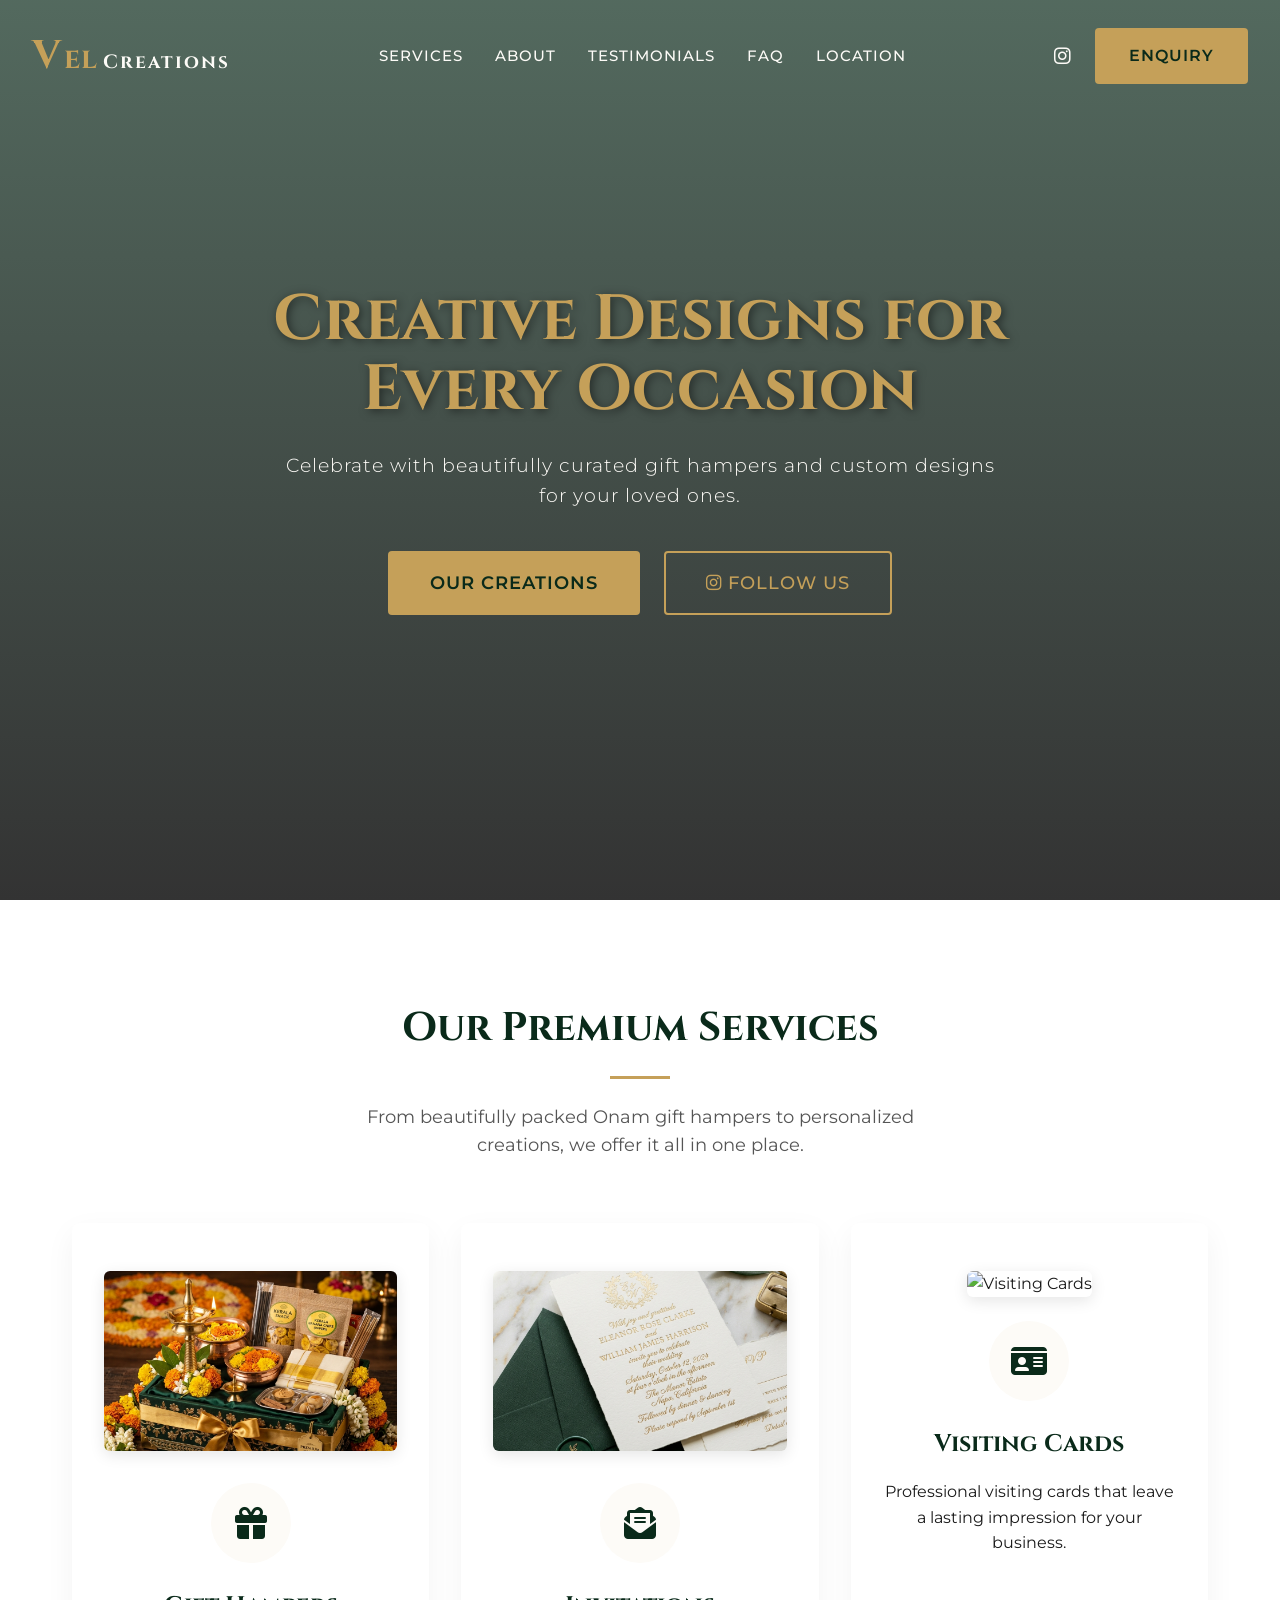
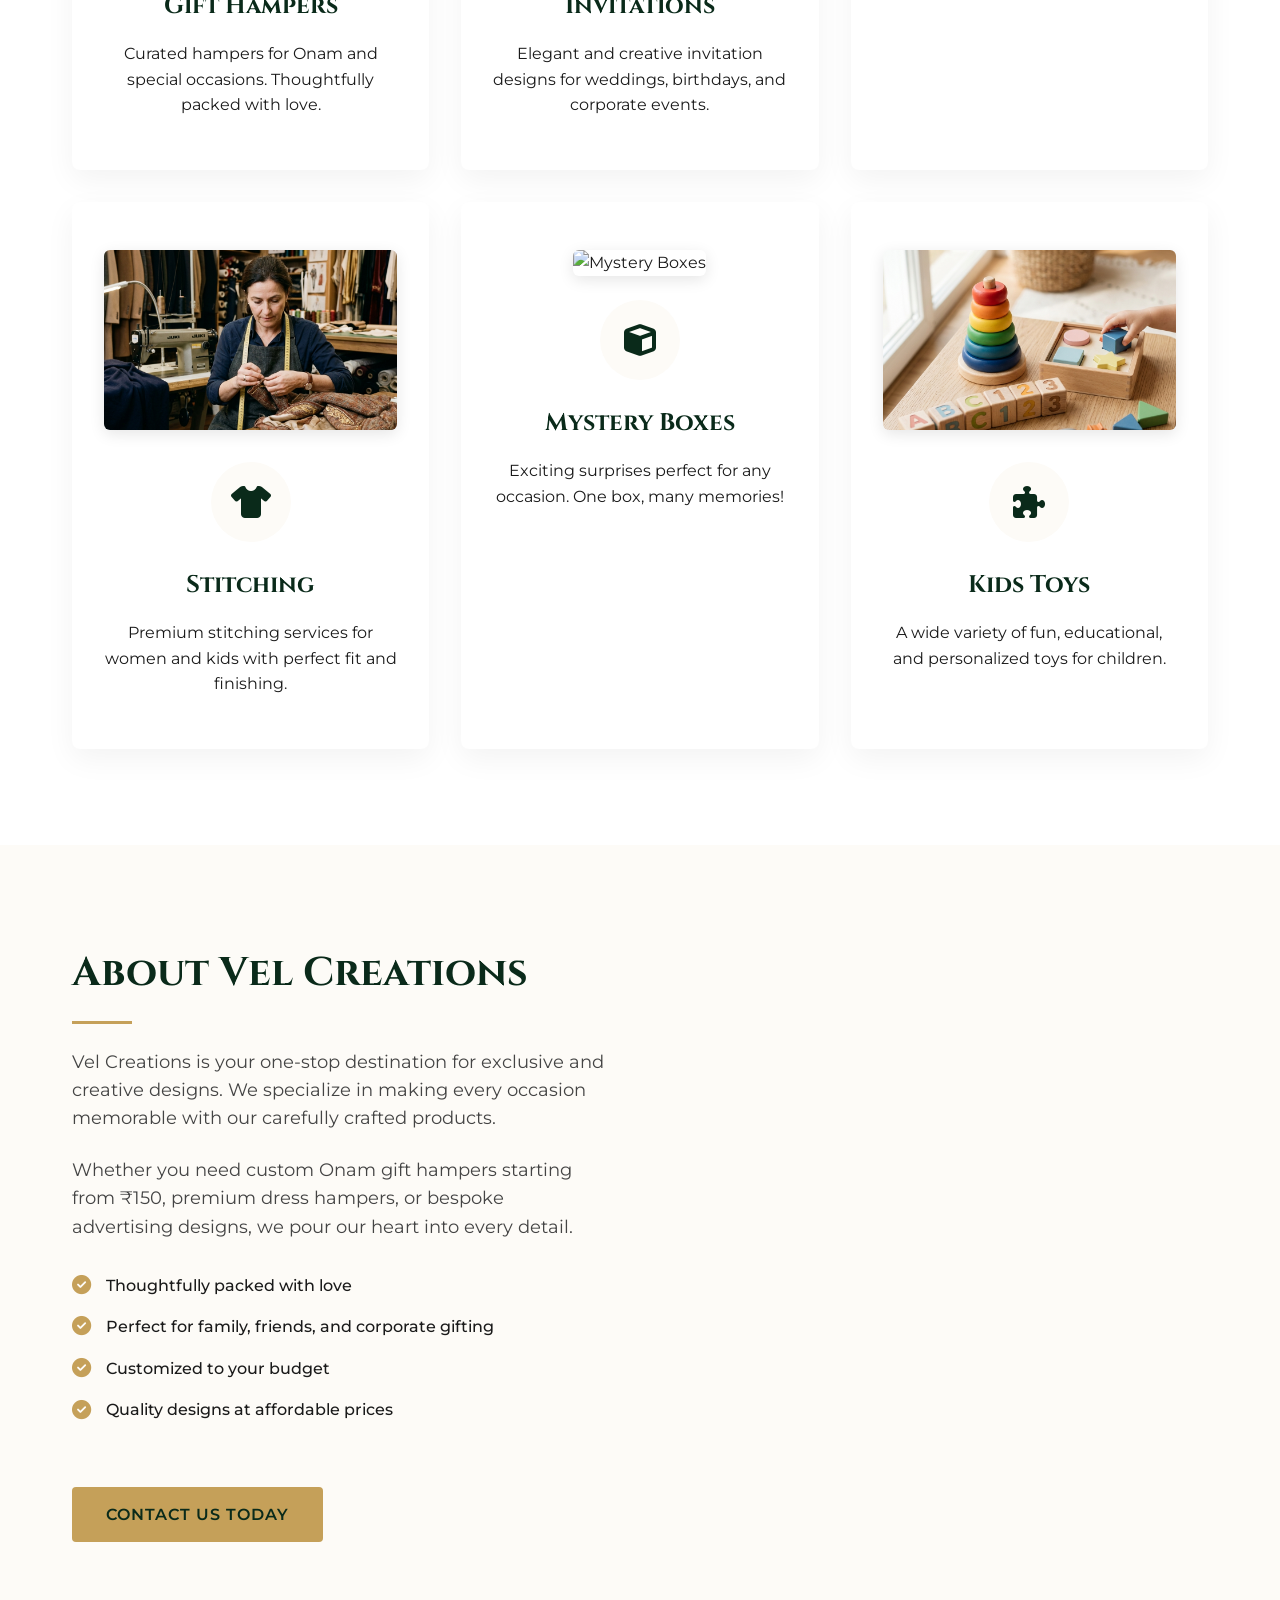
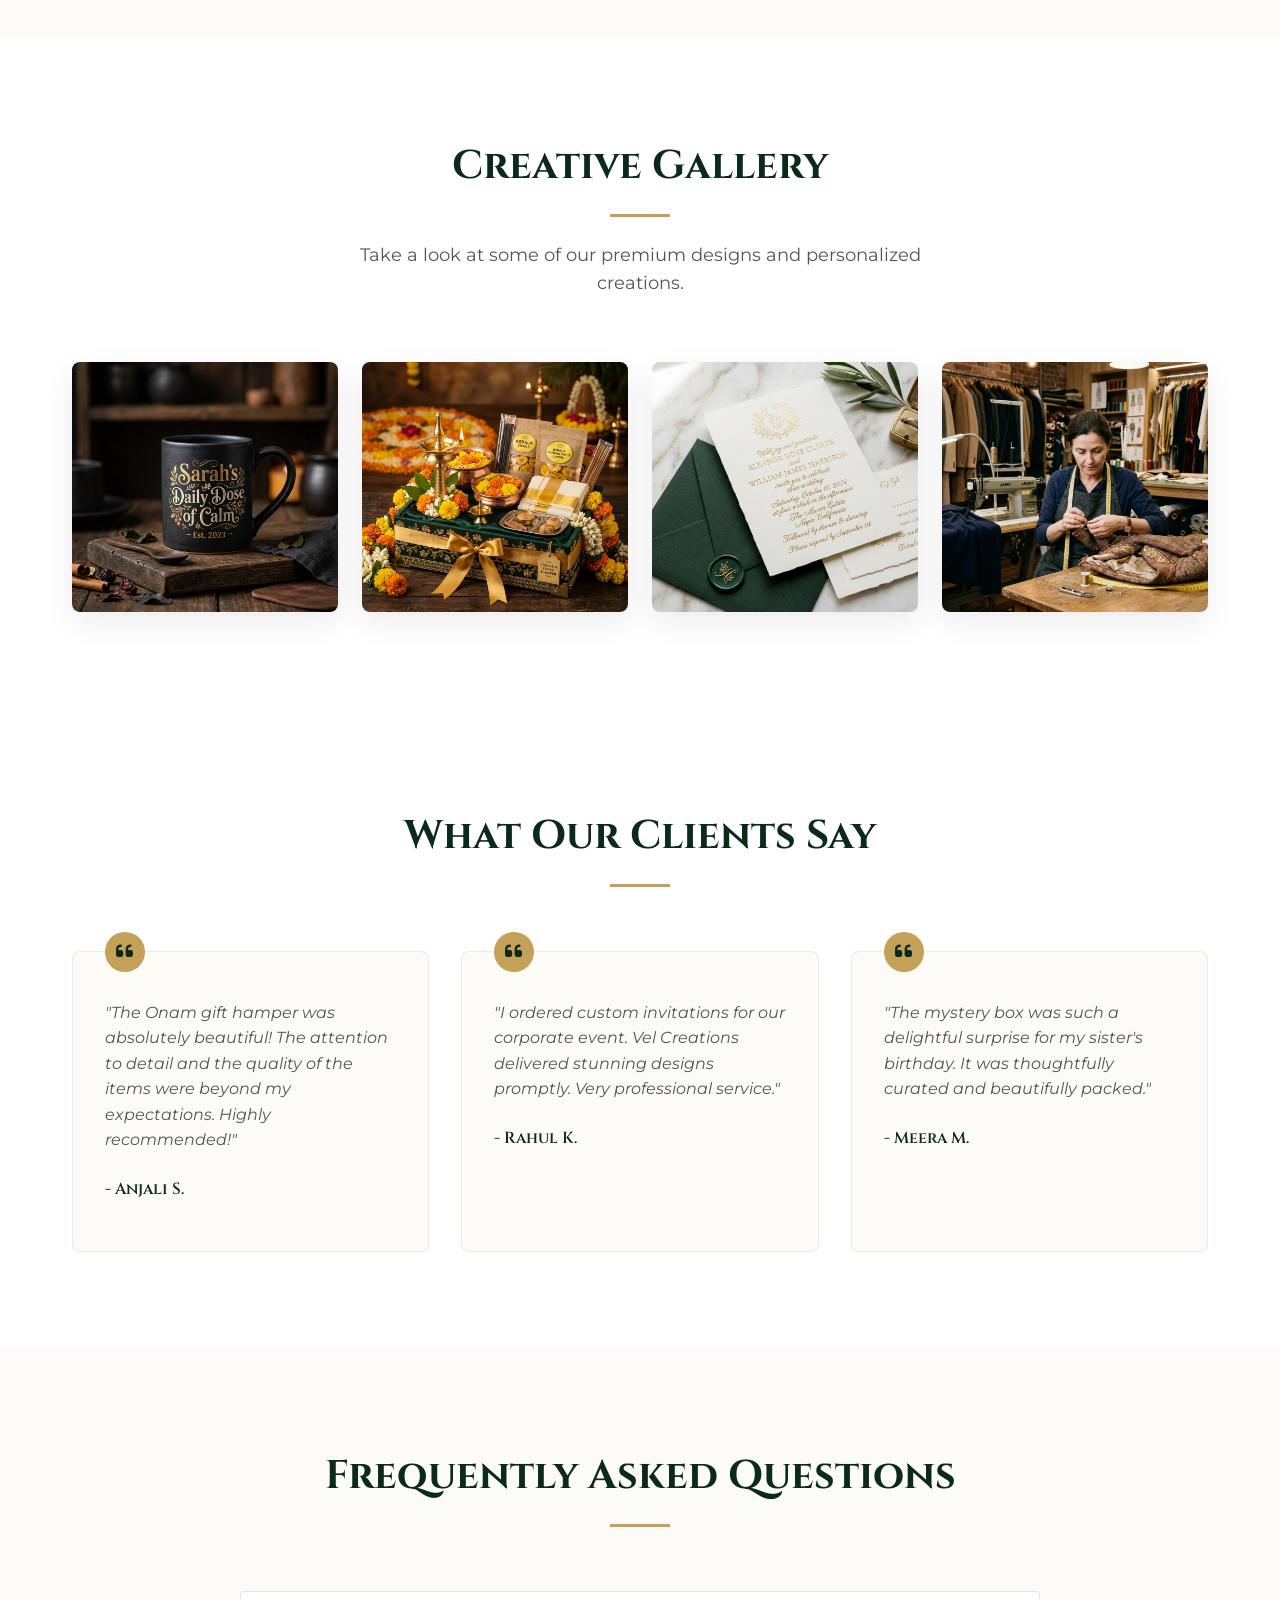
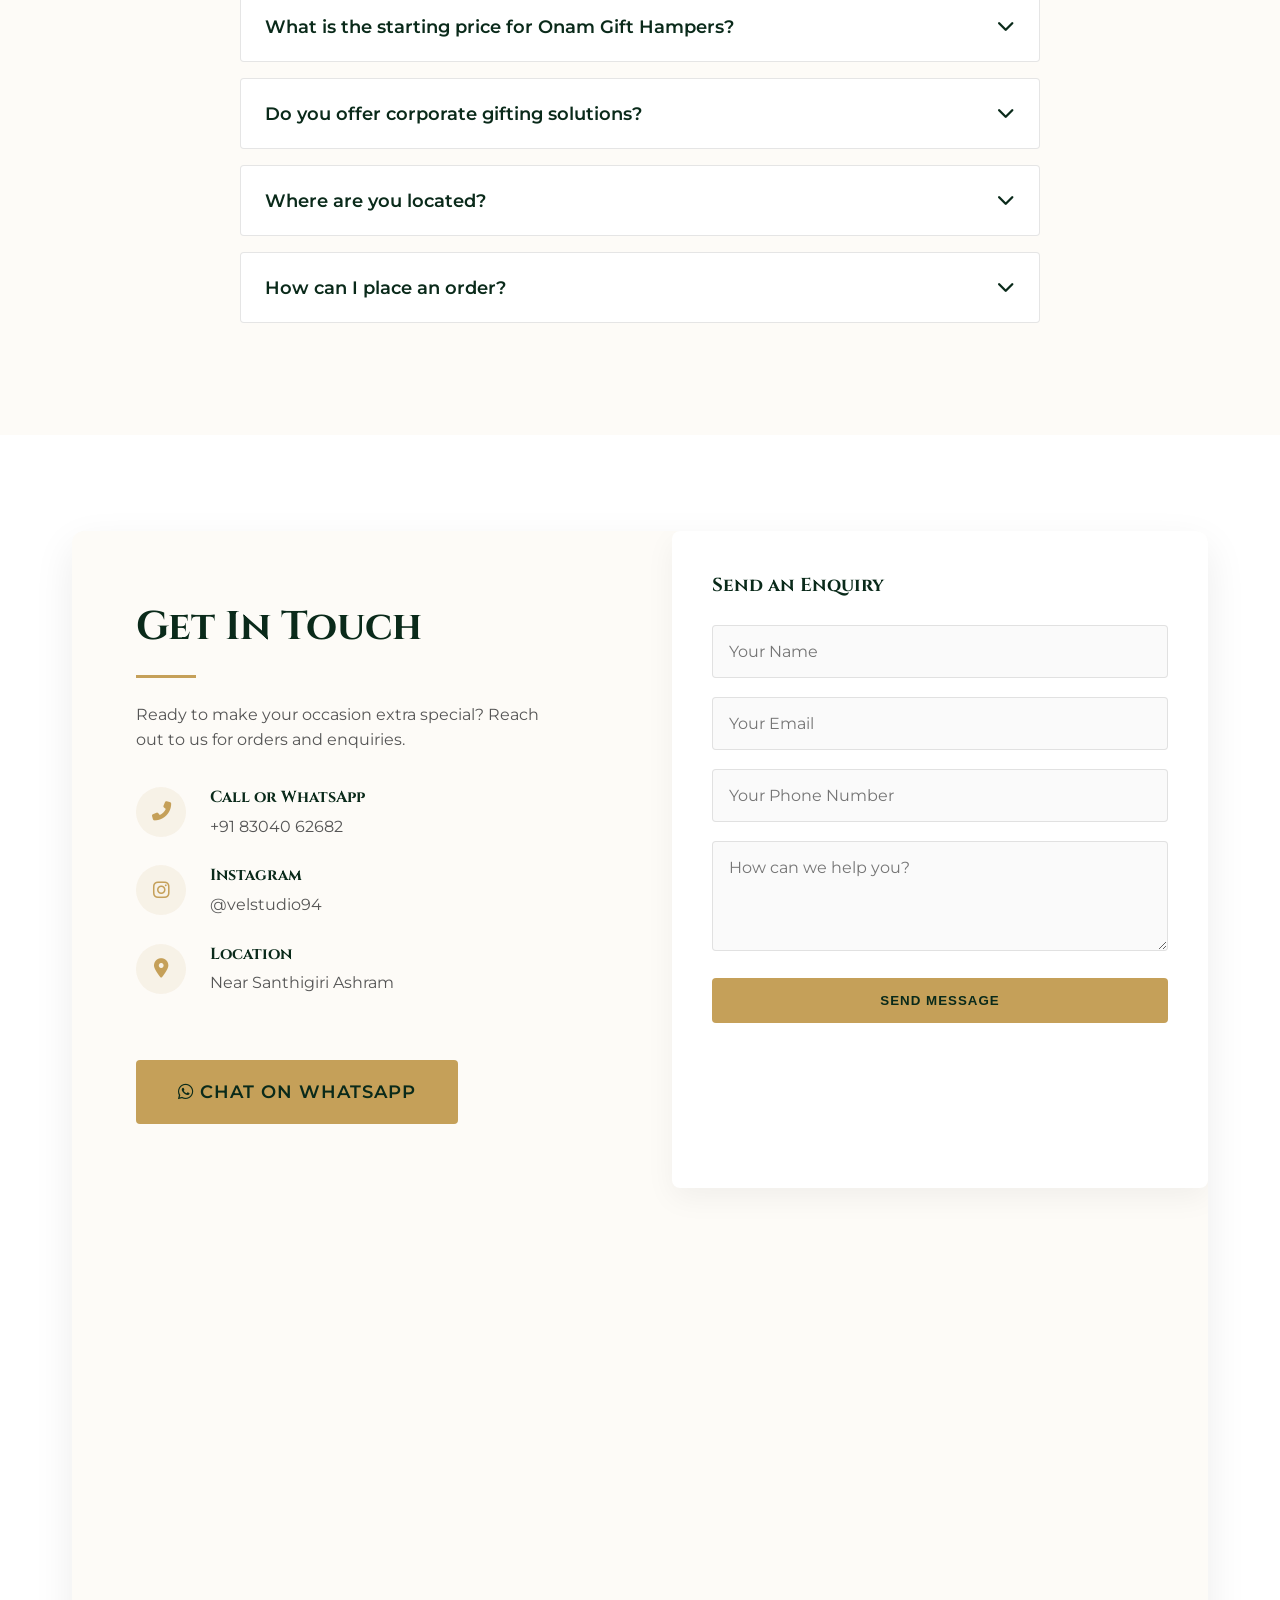
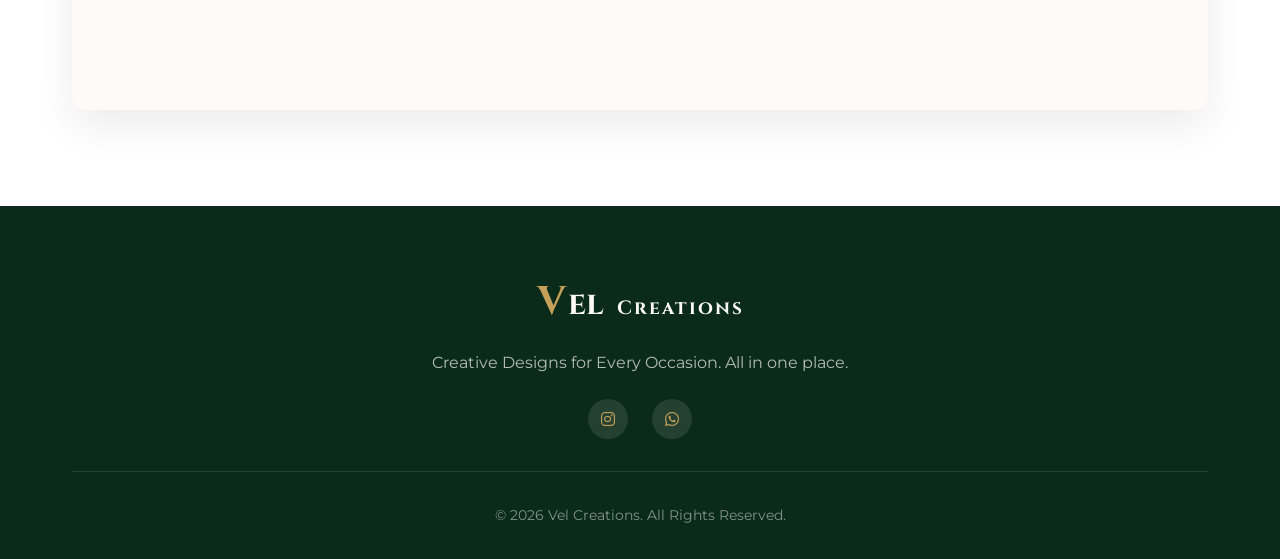
==== index.html @ e1432fba "Initial commit of Vel Creations website" ====
<!DOCTYPE html>
<html lang="en">
<head>
    <meta charset="UTF-8">
    <meta name="viewport" content="width=device-width, initial-scale=1.0">
    <title>Vel Creations | Creative Designs for Every Occasion</title>
    <meta name="description" content="Premium Onam gift hampers, creative designs, personalized gifts, and more from Vel Creations.">
    <link rel="preconnect" href="https://fonts.googleapis.com">
    <link rel="preconnect" href="https://fonts.gstatic.com" crossorigin>
    <link href="https://fonts.googleapis.com/css2?family=Cinzel:wght@400;600;700&family=Montserrat:wght@300;400;500;600&display=swap" rel="stylesheet">
    <link rel="stylesheet" href="https://cdnjs.cloudflare.com/ajax/libs/font-awesome/6.4.0/css/all.min.css">
    <link rel="stylesheet" href="style.css">
</head>
<body>

    <!-- Navigation -->
    <nav id="navbar">
        <div class="nav-container">
            <a href="#" class="logo">
                <span class="logo-v">V</span>el <span class="logo-creations">Creations</span>
            </a>
            <ul class="nav-links">
                <li><a href="#services">Services</a></li>
                <li><a href="#about">About</a></li>
                <li><a href="#testimonials">Testimonials</a></li>
                <li><a href="#faq">FAQ</a></li>
                <li><a href="#location">Location</a></li>
            </ul>
            <div class="nav-actions">
                <a href="https://instagram.com/velstudio94" target="_blank" class="social-icon"><i class="fab fa-instagram"></i></a>
                <a href="#enquiry" class="btn btn-primary nav-btn">Enquiry</a>
            </div>
            <div class="mobile-menu-btn">
                <i class="fas fa-bars"></i>
            </div>
        </div>
    </nav>

    <!-- Hero Section -->
    <header class="hero" id="home">
        <div class="video-container">
            <video autoplay loop muted playsinline class="bg-video">
                <source src="hero section back ground.mp4" type="video/mp4">
                Your browser does not support the video tag.
            </video>
            <div class="video-overlay"></div>
        </div>
        <div class="hero-content">
            <h1 class="hero-title">Creative Designs for Every Occasion</h1>
            <p class="hero-subtitle">Celebrate with beautifully curated gift hampers and custom designs for your loved ones.</p>
            <div class="hero-buttons">
                <a href="#services" class="btn btn-primary btn-lg">Our Creations</a>
                <a href="https://instagram.com/velstudio94" target="_blank" class="btn btn-outline btn-lg"><i class="fab fa-instagram"></i> Follow Us</a>
            </div>
        </div>
    </header>

    <!-- Services Section -->
    <section class="section" id="services">
        <div class="container">
            <div class="section-header">
                <h2 class="section-title">Our Premium Services</h2>
                <div class="divider"></div>
                <p class="section-desc">From beautifully packed Onam gift hampers to personalized creations, we offer it all in one place.</p>
            </div>
            <div class="services-grid">
                <div class="service-card animate-on-scroll">
                    <img src="images/service_hampers_1783928603672.png" alt="Gift Hampers" class="service-img">
                    <div class="service-icon"><i class="fas fa-gift"></i></div>
                    <h3>Gift Hampers</h3>
                    <p>Curated hampers for Onam and special occasions. Thoughtfully packed with love.</p>
                </div>
                <div class="service-card animate-on-scroll" style="animation-delay: 0.1s;">
                    <img src="images/service_invitations_1783928615077.png" alt="Invitations" class="service-img">
                    <div class="service-icon"><i class="fas fa-envelope-open-text"></i></div>
                    <h3>Invitations</h3>
                    <p>Elegant and creative invitation designs for weddings, birthdays, and corporate events.</p>
                </div>
                <div class="service-card animate-on-scroll" style="animation-delay: 0.2s;">
                    <img src="https://graphicsfamily.com/wp-content/uploads/2020/10/Professional-Modern-Business-Card-Design-Free-psd-scaled.jpg" alt="Visiting Cards" class="service-img">
                    <div class="service-icon"><i class="fas fa-id-card"></i></div>
                    <h3>Visiting Cards</h3>
                    <p>Professional visiting cards that leave a lasting impression for your business.</p>
                </div>
                <div class="service-card animate-on-scroll" style="animation-delay: 0.3s;">
                    <img src="images/service_stitching_1783928626169.png" alt="Stitching" class="service-img">
                    <div class="service-icon"><i class="fas fa-tshirt"></i></div>
                    <h3>Stitching</h3>
                    <p>Premium stitching services for women and kids with perfect fit and finishing.</p>
                </div>
                <div class="service-card animate-on-scroll" style="animation-delay: 0.4s;">
                    <img src="https://i.pinimg.com/736x/0f/fd/1b/0ffd1baf34eda7bbcfd6a2f1fd1bc844.jpg" alt="Mystery Boxes" class="service-img">
                    <div class="service-icon"><i class="fas fa-cube"></i></div>
                    <h3>Mystery Boxes</h3>
                    <p>Exciting surprises perfect for any occasion. One box, many memories!</p>
                </div>
                <div class="service-card animate-on-scroll" style="animation-delay: 0.5s;">
                    <img src="images/service_toys_1783928637484.png" alt="Kids Toys" class="service-img">
                    <div class="service-icon"><i class="fas fa-puzzle-piece"></i></div>
                    <h3>Kids Toys</h3>
                    <p>A wide variety of fun, educational, and personalized toys for children.</p>
                </div>
            </div>
        </div>
    </section>

    <!-- About Section -->
    <section class="section bg-light" id="about">
        <div class="container">
            <div class="about-content">
                <div class="about-text">
                    <h2 class="section-title text-left">About Vel Creations</h2>
                    <div class="divider align-left"></div>
                    <p>Vel Creations is your one-stop destination for exclusive and creative designs. We specialize in making every occasion memorable with our carefully crafted products.</p>
                    <p>Whether you need custom Onam gift hampers starting from ₹150, premium dress hampers, or bespoke advertising designs, we pour our heart into every detail.</p>
                    <ul class="feature-list">
                        <li><i class="fas fa-check-circle"></i> Thoughtfully packed with love</li>
                        <li><i class="fas fa-check-circle"></i> Perfect for family, friends, and corporate gifting</li>
                        <li><i class="fas fa-check-circle"></i> Customized to your budget</li>
                        <li><i class="fas fa-check-circle"></i> Quality designs at affordable prices</li>
                    </ul>
                    <a href="#enquiry" class="btn btn-primary mt-2">Contact Us Today</a>
                </div>
                <div class="about-image animate-on-scroll">
                    <img src="images/about_studio_1783928647074.png" alt="Vel Creations Studio" style="width: 100%; height: 100%; object-fit: cover;">
                </div>
            </div>
        </div>
    </section>

    <!-- Gallery Section -->
    <section class="section" id="gallery">
        <div class="container">
            <div class="section-header">
                <h2 class="section-title">Creative Gallery</h2>
                <div class="divider"></div>
                <p class="section-desc">Take a look at some of our premium designs and personalized creations.</p>
            </div>
            <div class="gallery-grid">
                <div class="gallery-item animate-on-scroll">
                    <img src="images/gallery_mug_1783928669606.png" alt="Personalized Mug">
                    <div class="gallery-overlay">
                        <h4>Personalized Mugs</h4>
                    </div>
                </div>
                <div class="gallery-item animate-on-scroll" style="animation-delay: 0.1s;">
                    <img src="images/service_hampers_1783928603672.png" alt="Onam Gift Hampers">
                    <div class="gallery-overlay">
                        <h4>Premium Hampers</h4>
                    </div>
                </div>
                <div class="gallery-item animate-on-scroll" style="animation-delay: 0.2s;">
                    <img src="images/service_invitations_1783928615077.png" alt="Invitations">
                    <div class="gallery-overlay">
                        <h4>Elegant Invitations</h4>
                    </div>
                </div>
                <div class="gallery-item animate-on-scroll" style="animation-delay: 0.3s;">
                    <img src="images/service_stitching_1783928626169.png" alt="Premium Stitching">
                    <div class="gallery-overlay">
                        <h4>Designer Stitching</h4>
                    </div>
                </div>
            </div>
        </div>
    </section>

    <!-- Testimonials Section -->
    <section class="section" id="testimonials">
        <div class="container">
            <div class="section-header">
                <h2 class="section-title">What Our Clients Say</h2>
                <div class="divider"></div>
            </div>
            <div class="testimonial-grid">
                <div class="testimonial-card">
                    <div class="quote-icon"><i class="fas fa-quote-left"></i></div>
                    <p class="testimonial-text">"The Onam gift hamper was absolutely beautiful! The attention to detail and the quality of the items were beyond my expectations. Highly recommended!"</p>
                    <h4 class="testimonial-author">- Anjali S.</h4>
                </div>
                <div class="testimonial-card">
                    <div class="quote-icon"><i class="fas fa-quote-left"></i></div>
                    <p class="testimonial-text">"I ordered custom invitations for our corporate event. Vel Creations delivered stunning designs promptly. Very professional service."</p>
                    <h4 class="testimonial-author">- Rahul K.</h4>
                </div>
                <div class="testimonial-card">
                    <div class="quote-icon"><i class="fas fa-quote-left"></i></div>
                    <p class="testimonial-text">"The mystery box was such a delightful surprise for my sister's birthday. It was thoughtfully curated and beautifully packed."</p>
                    <h4 class="testimonial-author">- Meera M.</h4>
                </div>
            </div>
        </div>
    </section>

    <!-- FAQ Section -->
    <section class="section bg-light" id="faq">
        <div class="container">
            <div class="section-header">
                <h2 class="section-title">Frequently Asked Questions</h2>
                <div class="divider"></div>
            </div>
            <div class="faq-container">
                <div class="faq-item">
                    <button class="faq-question">What is the starting price for Onam Gift Hampers? <i class="fas fa-chevron-down"></i></button>
                    <div class="faq-answer">
                        <p>Our beautifully curated Onam gift hampers start from just ₹150 range. We also offer premium hampers with dresses starting from ₹1,500.</p>
                    </div>
                </div>
                <div class="faq-item">
                    <button class="faq-question">Do you offer corporate gifting solutions? <i class="fas fa-chevron-down"></i></button>
                    <div class="faq-answer">
                        <p>Yes, absolutely! Our creations are perfect for family, friends, employees, and corporate gifting. We can customize bulk orders to suit your specific budget and requirements.</p>
                    </div>
                </div>
                <div class="faq-item">
                    <button class="faq-question">Where are you located? <i class="fas fa-chevron-down"></i></button>
                    <div class="faq-answer">
                        <p>We are located near Santhigiri Ashram. You can find our exact location pin on the map in the section below.</p>
                    </div>
                </div>
                <div class="faq-item">
                    <button class="faq-question">How can I place an order? <i class="fas fa-chevron-down"></i></button>
                    <div class="faq-answer">
                        <p>You can easily place an order by sending us a Direct Message (DM) on Instagram at @velstudio94, or by calling/WhatsApping us at +91 8304062682.</p>
                    </div>
                </div>
            </div>
        </div>
    </section>

    <!-- Location & Enquiry Section -->
    <section class="section" id="location">
        <div class="container">
            <div class="location-contact-wrapper" id="enquiry">
                <div class="contact-info">
                    <h2 class="section-title text-left">Get In Touch</h2>
                    <div class="divider align-left"></div>
                    <p class="contact-desc">Ready to make your occasion extra special? Reach out to us for orders and enquiries.</p>
                    
                    <div class="contact-details">
                        <div class="contact-item">
                            <div class="icon-box"><i class="fas fa-phone-alt"></i></div>
                            <div>
                                <h4>Call or WhatsApp</h4>
                                <p><a href="tel:+918304062682">+91 83040 62682</a></p>
                            </div>
                        </div>
                        <div class="contact-item">
                            <div class="icon-box"><i class="fab fa-instagram"></i></div>
                            <div>
                                <h4>Instagram</h4>
                                <p><a href="https://instagram.com/velstudio94" target="_blank">@velstudio94</a></p>
                            </div>
                        </div>
                        <div class="contact-item">
                            <div class="icon-box"><i class="fas fa-map-marker-alt"></i></div>
                            <div>
                                <h4>Location</h4>
                                <p>Near Santhigiri Ashram</p>
                            </div>
                        </div>
                    </div>

                    <a href="https://wa.me/918304062682" target="_blank" class="btn btn-primary btn-lg mt-2">
                        <i class="fab fa-whatsapp"></i> Chat on WhatsApp
                    </a>
                </div>

                <!-- Enquiry Form -->
                <div class="enquiry-form-container">
                    <h3 style="margin-bottom: 1.5rem; color: var(--primary-color);">Send an Enquiry</h3>
                    <form id="enquiryForm" class="enquiry-form">
                        <div class="form-group">
                            <input type="text" id="name" placeholder="Your Name" required>
                        </div>
                        <div class="form-group">
                            <input type="email" id="email" placeholder="Your Email" required>
                        </div>
                        <div class="form-group">
                            <input type="tel" id="phone" placeholder="Your Phone Number" required>
                        </div>
                        <div class="form-group">
                            <textarea id="message" rows="4" placeholder="How can we help you?" required></textarea>
                        </div>
                        <button type="submit" class="btn btn-primary w-100">Send Message</button>
                    </form>
                </div>

                <div class="location-map" style="grid-column: 1 / -1;">
                    <!-- Google Map embed for Santhigiri Ashram -->
                    <iframe src="https://www.google.com/maps/embed?pb=!1m18!1m12!1m3!1d15779.620021677332!2d76.8833!3d8.6083!2m3!1f0!2f0!3f0!3m2!1i1024!2i768!4f13.1!3m3!1m2!1s0x3b05b8b80b7c12f1%3A0x6fbcc635a9f60a92!2sSanthigiri%20Ashram!5e0!3m2!1sen!2sin!4v1689000000000!5m2!1sen!2sin" width="100%" height="450" style="border:0; border-radius: 8px;" allowfullscreen="" loading="lazy" referrerpolicy="no-referrer-when-downgrade"></iframe>
                </div>
            </div>
        </div>
    </section>

    <!-- Footer -->
    <footer class="footer">
        <div class="container">
            <div class="footer-content">
                <div class="footer-brand">
                    <h2><span class="logo-v">V</span>el <span class="logo-creations">Creations</span></h2>
                    <p>Creative Designs for Every Occasion. All in one place.</p>
                    <div class="social-links">
                        <a href="https://instagram.com/velstudio94" target="_blank"><i class="fab fa-instagram"></i></a>
                        <a href="https://wa.me/918304062682" target="_blank"><i class="fab fa-whatsapp"></i></a>
                    </div>
                </div>
            </div>
            <div class="footer-bottom">
                <p>&copy; 2026 Vel Creations. All Rights Reserved.</p>
            </div>
        </div>
    </footer>

    <script src="script.js"></script>
</body>
</html>
---- style.css ----
/* ===== CSS Variables & Reset ===== */
:root {
    --primary-color: #0A2A1A; /* Deep Forest Green */
    --secondary-color: #C5A059; /* Elegant Gold */
    --accent-color: #70161E; /* Deep Maroon */
    --bg-light: #FDFBF7; /* Cream/Off-white */
    --text-dark: #1A1A1A;
    --text-light: #FDFBF7;
    
    --font-heading: 'Cinzel', serif;
    --font-body: 'Montserrat', sans-serif;
    
    --transition-fast: 0.3s ease;
    --transition-slow: 0.6s cubic-bezier(0.16, 1, 0.3, 1);
}

* {
    margin: 0;
    padding: 0;
    box-sizing: border-box;
}

html {
    scroll-behavior: smooth;
}

body {
    font-family: var(--font-body);
    color: var(--text-dark);
    background-color: #ffffff;
    line-height: 1.6;
    overflow-x: hidden;
}

a {
    text-decoration: none;
    color: inherit;
    transition: var(--transition-fast);
}

ul {
    list-style: none;
}

/* ===== Typography & Utilities ===== */
h1, h2, h3, h4, .logo {
    font-family: var(--font-heading);
}

.container {
    max-width: 1200px;
    margin: 0 auto;
    padding: 0 2rem;
}

.section {
    padding: 6rem 0;
}

.bg-light {
    background-color: var(--bg-light);
}

.section-header {
    text-align: center;
    margin-bottom: 4rem;
}

.section-title {
    font-size: 2.5rem;
    color: var(--primary-color);
    margin-bottom: 1rem;
    position: relative;
    display: inline-block;
}

.divider {
    height: 3px;
    width: 60px;
    background-color: var(--secondary-color);
    margin: 0 auto 1.5rem auto;
}

.divider.align-left {
    margin: 0 0 1.5rem 0;
}

.section-desc {
    max-width: 600px;
    margin: 0 auto;
    color: #555;
    font-size: 1.1rem;
}

.text-left {
    text-align: left;
}

.mt-1 { margin-top: 1rem; }
.mt-2 { margin-top: 2rem; }

/* ===== Buttons ===== */
.btn {
    display: inline-block;
    padding: 0.8rem 2rem;
    border-radius: 4px;
    font-weight: 500;
    text-transform: uppercase;
    letter-spacing: 1px;
    cursor: pointer;
    transition: var(--transition-fast);
    border: 2px solid transparent;
}

.btn-primary {
    background-color: var(--secondary-color);
    color: var(--primary-color);
    font-weight: 600;
}

.btn-primary:hover {
    background-color: var(--primary-color);
    color: var(--secondary-color);
    box-shadow: 0 10px 20px rgba(10, 42, 26, 0.2);
    transform: translateY(-2px);
}

.btn-outline {
    background-color: transparent;
    border-color: var(--secondary-color);
    color: var(--secondary-color);
}

.btn-outline:hover {
    background-color: var(--secondary-color);
    color: var(--primary-color);
}

.btn-lg {
    padding: 1rem 2.5rem;
    font-size: 1.1rem;
}

.btn-sm {
    padding: 0.6rem 1.5rem;
    font-size: 0.9rem;
}

/* ===== Navigation ===== */
#navbar {
    position: fixed;
    top: 0;
    width: 100%;
    z-index: 1000;
    transition: var(--transition-slow);
    padding: 1.5rem 0;
    background: transparent;
}

#navbar.scrolled {
    background: rgba(10, 42, 26, 0.95);
    backdrop-filter: blur(10px);
    padding: 1rem 0;
    box-shadow: 0 4px 20px rgba(0, 0, 0, 0.1);
}

.nav-container {
    max-width: 1400px;
    margin: 0 auto;
    padding: 0 2rem;
    display: flex;
    justify-content: space-between;
    align-items: center;
}

.logo {
    font-size: 1.8rem;
    font-weight: 700;
    color: var(--secondary-color);
    letter-spacing: 1px;
    display: flex;
    align-items: baseline;
}

.logo-v {
    font-size: 2.5rem;
    color: var(--secondary-color);
    margin-right: 2px;
}

.logo-creations {
    color: var(--text-light);
    font-size: 1.2rem;
    margin-left: 5px;
    letter-spacing: 2px;
}

.nav-links {
    display: flex;
    gap: 2rem;
}

.nav-links a {
    color: var(--text-light);
    font-weight: 500;
    font-size: 0.95rem;
    text-transform: uppercase;
    letter-spacing: 1px;
    position: relative;
}

.nav-links a::after {
    content: '';
    position: absolute;
    bottom: -5px;
    left: 0;
    width: 0;
    height: 2px;
    background-color: var(--secondary-color);
    transition: var(--transition-fast);
}

.nav-links a:hover::after {
    width: 100%;
}

.nav-actions {
    display: flex;
    align-items: center;
    gap: 1.5rem;
}

.social-icon {
    color: var(--text-light);
    font-size: 1.2rem;
}

.social-icon:hover {
    color: var(--secondary-color);
}

.mobile-menu-btn {
    display: none;
    color: var(--text-light);
    font-size: 1.5rem;
    cursor: pointer;
}

/* ===== Hero Section ===== */
.hero {
    position: relative;
    height: 100vh;
    display: flex;
    align-items: center;
    justify-content: center;
    overflow: hidden;
}

.video-container {
    position: absolute;
    top: 0;
    left: 0;
    width: 100%;
    height: 100%;
    z-index: -1;
}

.bg-video {
    width: 100%;
    height: 100%;
    object-fit: cover;
}

.video-overlay {
    position: absolute;
    top: 0;
    left: 0;
    width: 100%;
    height: 100%;
    background: linear-gradient(rgba(10, 42, 26, 0.7), rgba(0, 0, 0, 0.8));
}

.hero-content {
    position: relative;
    z-index: 1;
    text-align: center;
    color: var(--text-light);
    max-width: 800px;
    padding: 0 2rem;
    opacity: 0;
    transform: translateY(30px);
    animation: fadeUp 1s ease forwards 0.5s;
}

@keyframes fadeUp {
    to {
        opacity: 1;
        transform: translateY(0);
    }
}

.hero-title {
    font-size: 4rem;
    line-height: 1.1;
    margin-bottom: 1.5rem;
    color: var(--secondary-color);
    text-shadow: 2px 2px 10px rgba(0,0,0,0.5);
}

.hero-subtitle {
    font-size: 1.2rem;
    margin-bottom: 2.5rem;
    font-weight: 300;
    letter-spacing: 1px;
}

.hero-buttons {
    display: flex;
    gap: 1.5rem;
    justify-content: center;
}

/* ===== Services Section ===== */
.services-grid {
    display: grid;
    grid-template-columns: repeat(auto-fit, minmax(300px, 1fr));
    gap: 2rem;
}

.service-card {
    background: #fff;
    padding: 3rem 2rem;
    text-align: center;
    border-radius: 8px;
    box-shadow: 0 10px 30px rgba(0,0,0,0.05);
    transition: var(--transition-fast);
    border-bottom: 4px solid transparent;
}

.service-card:hover {
    transform: translateY(-10px);
    box-shadow: 0 15px 40px rgba(0,0,0,0.1);
    border-bottom-color: var(--secondary-color);
}

.service-icon {
    width: 80px;
    height: 80px;
    margin: 0 auto 1.5rem auto;
    background-color: var(--bg-light);
    border-radius: 50%;
    display: flex;
    align-items: center;
    justify-content: center;
    font-size: 2rem;
    color: var(--primary-color);
    transition: var(--transition-fast);
}

.service-card:hover .service-icon {
    background-color: var(--primary-color);
    color: var(--secondary-color);
}

.service-card h3 {
    margin-bottom: 1rem;
    font-size: 1.5rem;
    color: var(--primary-color);
}

/* ===== About Section ===== */
.about-content {
    display: grid;
    grid-template-columns: 1fr 1fr;
    gap: 4rem;
    align-items: center;
}

.about-text p {
    margin-bottom: 1.5rem;
    font-size: 1.1rem;
    color: #444;
}

.feature-list {
    margin: 2rem 0;
}

.feature-list li {
    margin-bottom: 1rem;
    display: flex;
    align-items: center;
    font-weight: 500;
}

.feature-list i {
    color: var(--secondary-color);
    margin-right: 15px;
    font-size: 1.2rem;
}

.about-image {
    position: relative;
    height: 500px;
    border-radius: 8px;
    overflow: hidden;
    box-shadow: 0 20px 50px rgba(10, 42, 26, 0.15);
}

.image-placeholder {
    width: 100%;
    height: 100%;
    background: linear-gradient(135deg, var(--primary-color), var(--accent-color));
    display: flex;
    flex-direction: column;
    align-items: center;
    justify-content: center;
    color: var(--secondary-color);
    font-family: var(--font-heading);
}

.image-placeholder i {
    font-size: 5rem;
    margin-bottom: 1rem;
}

.image-placeholder span {
    font-size: 1.5rem;
    letter-spacing: 2px;
}

/* ===== Testimonials Section ===== */
.testimonial-grid {
    display: grid;
    grid-template-columns: repeat(auto-fit, minmax(300px, 1fr));
    gap: 2rem;
}

.testimonial-card {
    background: var(--bg-light);
    padding: 3rem 2rem;
    border-radius: 8px;
    position: relative;
    border: 1px solid rgba(197, 160, 89, 0.2);
}

.quote-icon {
    position: absolute;
    top: -20px;
    left: 2rem;
    width: 40px;
    height: 40px;
    background: var(--secondary-color);
    color: var(--primary-color);
    border-radius: 50%;
    display: flex;
    align-items: center;
    justify-content: center;
    font-size: 1.2rem;
}

.testimonial-text {
    font-style: italic;
    margin-bottom: 1.5rem;
    color: #555;
}

.testimonial-author {
    color: var(--primary-color);
    font-weight: 600;
}

/* ===== FAQ Section ===== */
.faq-container {
    max-width: 800px;
    margin: 0 auto;
}

.faq-item {
    margin-bottom: 1rem;
    border: 1px solid rgba(0,0,0,0.1);
    border-radius: 4px;
    background: #fff;
    overflow: hidden;
}

.faq-question {
    width: 100%;
    background: none;
    border: none;
    padding: 1.5rem;
    text-align: left;
    font-size: 1.1rem;
    font-weight: 600;
    font-family: var(--font-body);
    color: var(--primary-color);
    cursor: pointer;
    display: flex;
    justify-content: space-between;
    align-items: center;
    transition: var(--transition-fast);
}

.faq-question:hover {
    color: var(--secondary-color);
}

.faq-question i {
    transition: transform 0.3s ease;
}

.faq-question.active i {
    transform: rotate(180deg);
    color: var(--secondary-color);
}

.faq-answer {
    max-height: 0;
    overflow: hidden;
    transition: max-height 0.3s ease;
    padding: 0 1.5rem;
    background-color: #fafafa;
}

.faq-answer p {
    padding: 1.5rem 0;
    color: #555;
    border-top: 1px solid rgba(0,0,0,0.05);
}

/* ===== Location & Contact Section ===== */
.location-contact-wrapper {
    display: grid;
    grid-template-columns: 1fr 1fr;
    gap: 4rem;
    background: var(--bg-light);
    border-radius: 12px;
    overflow: hidden;
    box-shadow: 0 15px 40px rgba(0,0,0,0.08);
}

.contact-info {
    padding: 4rem;
}

.contact-desc {
    margin-bottom: 2rem;
    color: #555;
}

.contact-details {
    display: flex;
    flex-direction: column;
    gap: 1.5rem;
    margin-bottom: 2rem;
}

.contact-item {
    display: flex;
    align-items: center;
    gap: 1.5rem;
}

.icon-box {
    width: 50px;
    height: 50px;
    background: rgba(197, 160, 89, 0.1);
    color: var(--secondary-color);
    border-radius: 50%;
    display: flex;
    align-items: center;
    justify-content: center;
    font-size: 1.2rem;
}

.contact-item h4 {
    margin-bottom: 0.2rem;
    color: var(--primary-color);
}

.contact-item p, .contact-item a {
    color: #555;
}

.contact-item a:hover {
    color: var(--secondary-color);
}

.location-map {
    height: 100%;
    min-height: 400px;
}

.map-placeholder {
    width: 100%;
    height: 100%;
    background: #e9e6df;
    display: flex;
    flex-direction: column;
    align-items: center;
    justify-content: center;
    color: var(--primary-color);
    text-align: center;
    padding: 2rem;
}

.map-placeholder i {
    font-size: 3rem;
    color: var(--secondary-color);
    margin-bottom: 1rem;
}

.map-placeholder h3 {
    margin-bottom: 0.5rem;
}

/* ===== Footer ===== */
.footer {
    background-color: var(--primary-color);
    color: var(--text-light);
    padding: 4rem 0 2rem 0;
    text-align: center;
}

.footer-brand {
    margin-bottom: 2rem;
}

.footer-brand h2 {
    font-size: 2rem;
    margin-bottom: 1rem;
}

.footer-brand p {
    color: rgba(253, 251, 247, 0.7);
    margin-bottom: 1.5rem;
}

.footer .social-links {
    display: flex;
    justify-content: center;
    gap: 1.5rem;
}

.footer .social-links a {
    width: 40px;
    height: 40px;
    background: rgba(255,255,255,0.1);
    border-radius: 50%;
    display: flex;
    align-items: center;
    justify-content: center;
    color: var(--secondary-color);
    transition: var(--transition-fast);
}

.footer .social-links a:hover {
    background: var(--secondary-color);
    color: var(--primary-color);
    transform: translateY(-3px);
}

.footer-bottom {
    border-top: 1px solid rgba(255,255,255,0.1);
    padding-top: 2rem;
    font-size: 0.9rem;
    color: rgba(253, 251, 247, 0.5);
}

/* ===== Service Images ===== */
.service-img {
    width: 100%;
    height: 180px;
    object-fit: cover;
    border-radius: 6px;
    margin-bottom: 1.5rem;
    box-shadow: 0 4px 15px rgba(0,0,0,0.1);
}

/* ===== Gallery Section ===== */
.gallery-grid {
    display: grid;
    grid-template-columns: repeat(auto-fill, minmax(250px, 1fr));
    gap: 1.5rem;
}

.gallery-item {
    position: relative;
    border-radius: 8px;
    overflow: hidden;
    height: 250px;
    cursor: pointer;
    box-shadow: 0 10px 30px rgba(0,0,0,0.08);
}

.gallery-item img {
    width: 100%;
    height: 100%;
    object-fit: cover;
    transition: transform 0.5s ease;
}

.gallery-overlay {
    position: absolute;
    inset: 0;
    background: linear-gradient(to top, rgba(10, 42, 26, 0.9), transparent);
    display: flex;
    align-items: flex-end;
    padding: 1.5rem;
    opacity: 0;
    transition: opacity 0.3s ease;
}

.gallery-overlay h4 {
    color: var(--secondary-color);
    font-size: 1.2rem;
    transform: translateY(20px);
    transition: transform 0.3s ease;
}

.gallery-item:hover img {
    transform: scale(1.1);
}

.gallery-item:hover .gallery-overlay {
    opacity: 1;
}

.gallery-item:hover .gallery-overlay h4 {
    transform: translateY(0);
}

/* ===== Enquiry Form ===== */
.enquiry-form-container {
    background: #fff;
    padding: 2.5rem;
    border-radius: 8px;
    box-shadow: 0 10px 30px rgba(0,0,0,0.05);
}

.form-group {
    margin-bottom: 1.2rem;
}

.form-group input,
.form-group textarea {
    width: 100%;
    padding: 1rem;
    border: 1px solid rgba(0,0,0,0.1);
    border-radius: 4px;
    font-family: var(--font-body);
    font-size: 1rem;
    transition: var(--transition-fast);
    background: #fafafa;
}

.form-group input:focus,
.form-group textarea:focus {
    outline: none;
    border-color: var(--secondary-color);
    background: #fff;
    box-shadow: 0 0 0 3px rgba(197, 160, 89, 0.2);
}

.w-100 {
    width: 100%;
}

/* ===== Scroll Animations ===== */
.animate-on-scroll {
    opacity: 0;
    transform: translateY(40px);
    transition: opacity 0.8s ease-out, transform 0.8s ease-out;
}

.animate-on-scroll.is-visible {
    opacity: 1;
    transform: translateY(0);
}

/* ===== Responsive Design ===== */
@media (max-width: 992px) {
    .about-content, .location-contact-wrapper {
        grid-template-columns: 1fr;
    }
    
    .contact-info {
        padding: 3rem 2rem;
    }
    
    .hero-title {
        font-size: 3rem;
    }
}

@media (max-width: 768px) {
    .nav-links, .nav-actions .btn {
        display: none;
    }
    
    .mobile-menu-btn {
        display: block;
    }
    
    .hero-buttons {
        flex-direction: column;
    }
    
    .hero-title {
        font-size: 2.5rem;
    }
    
    .section {
        padding: 4rem 0;
    }
}
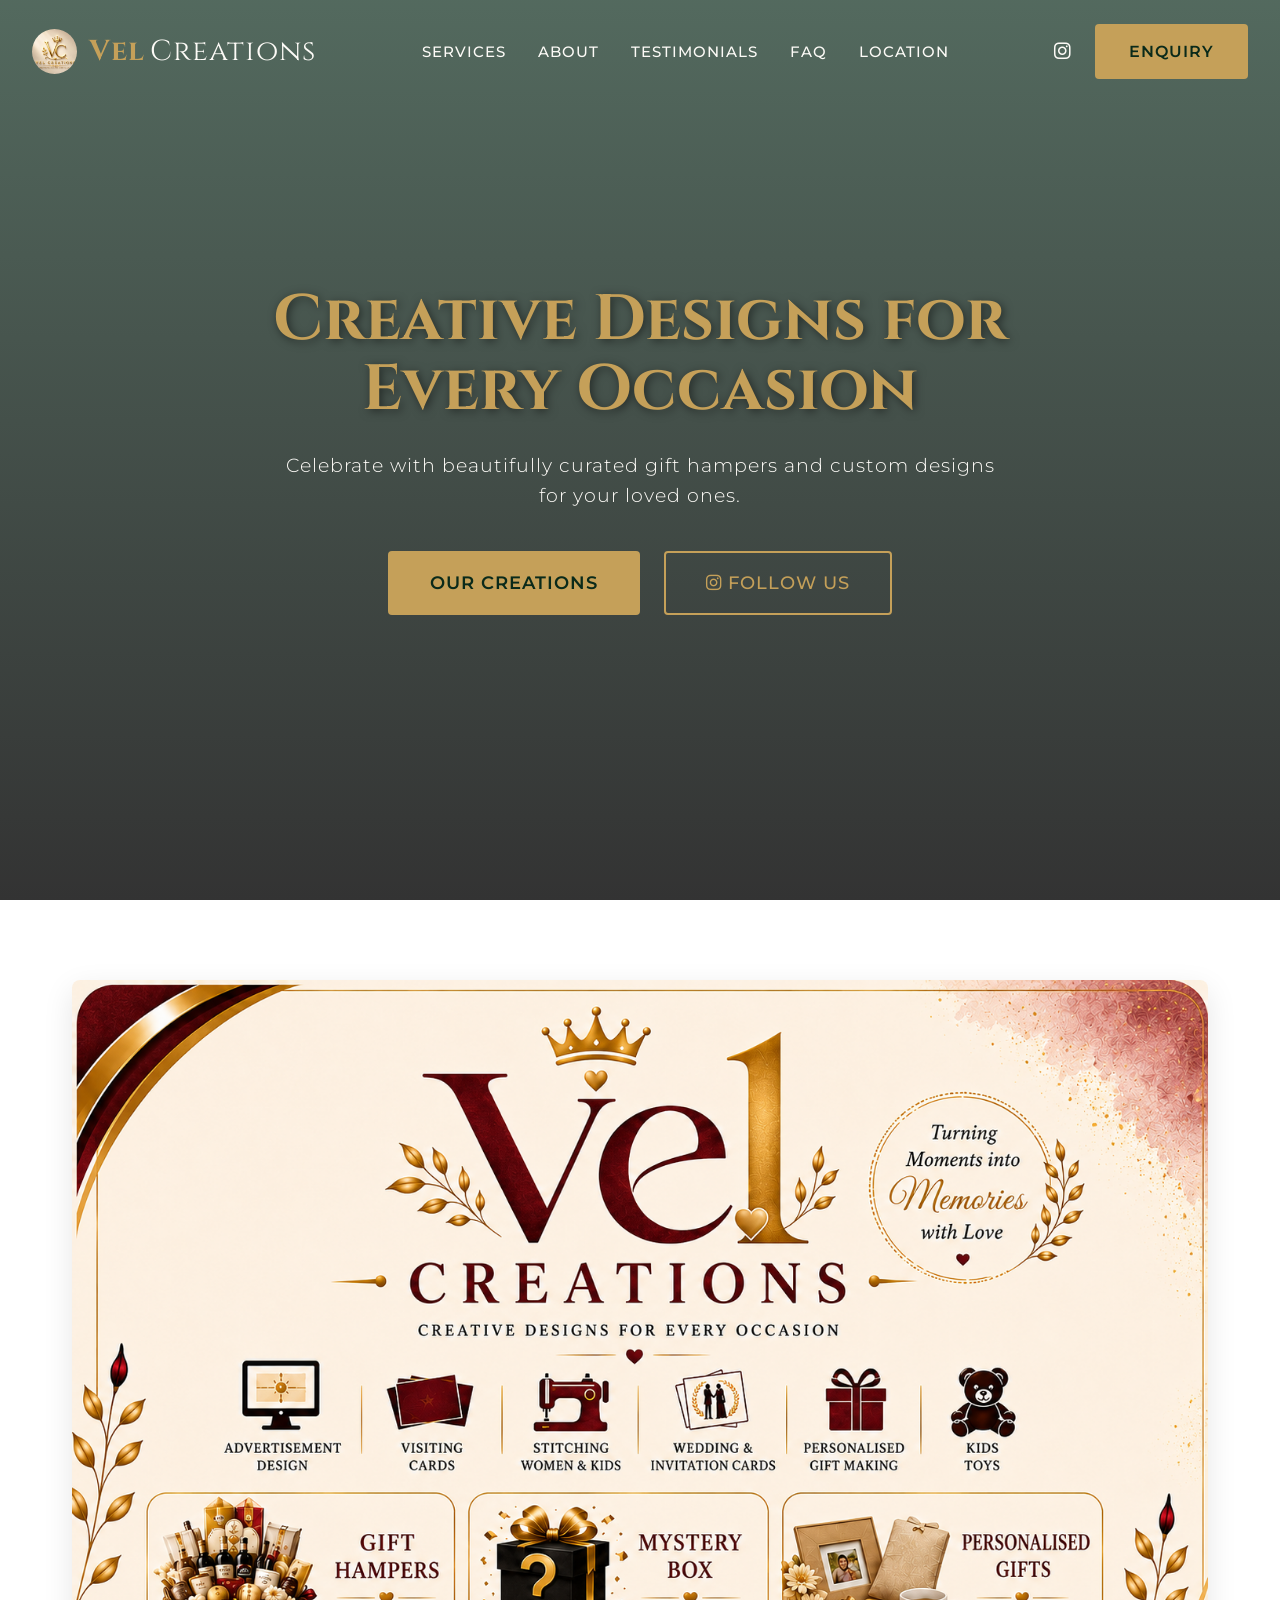
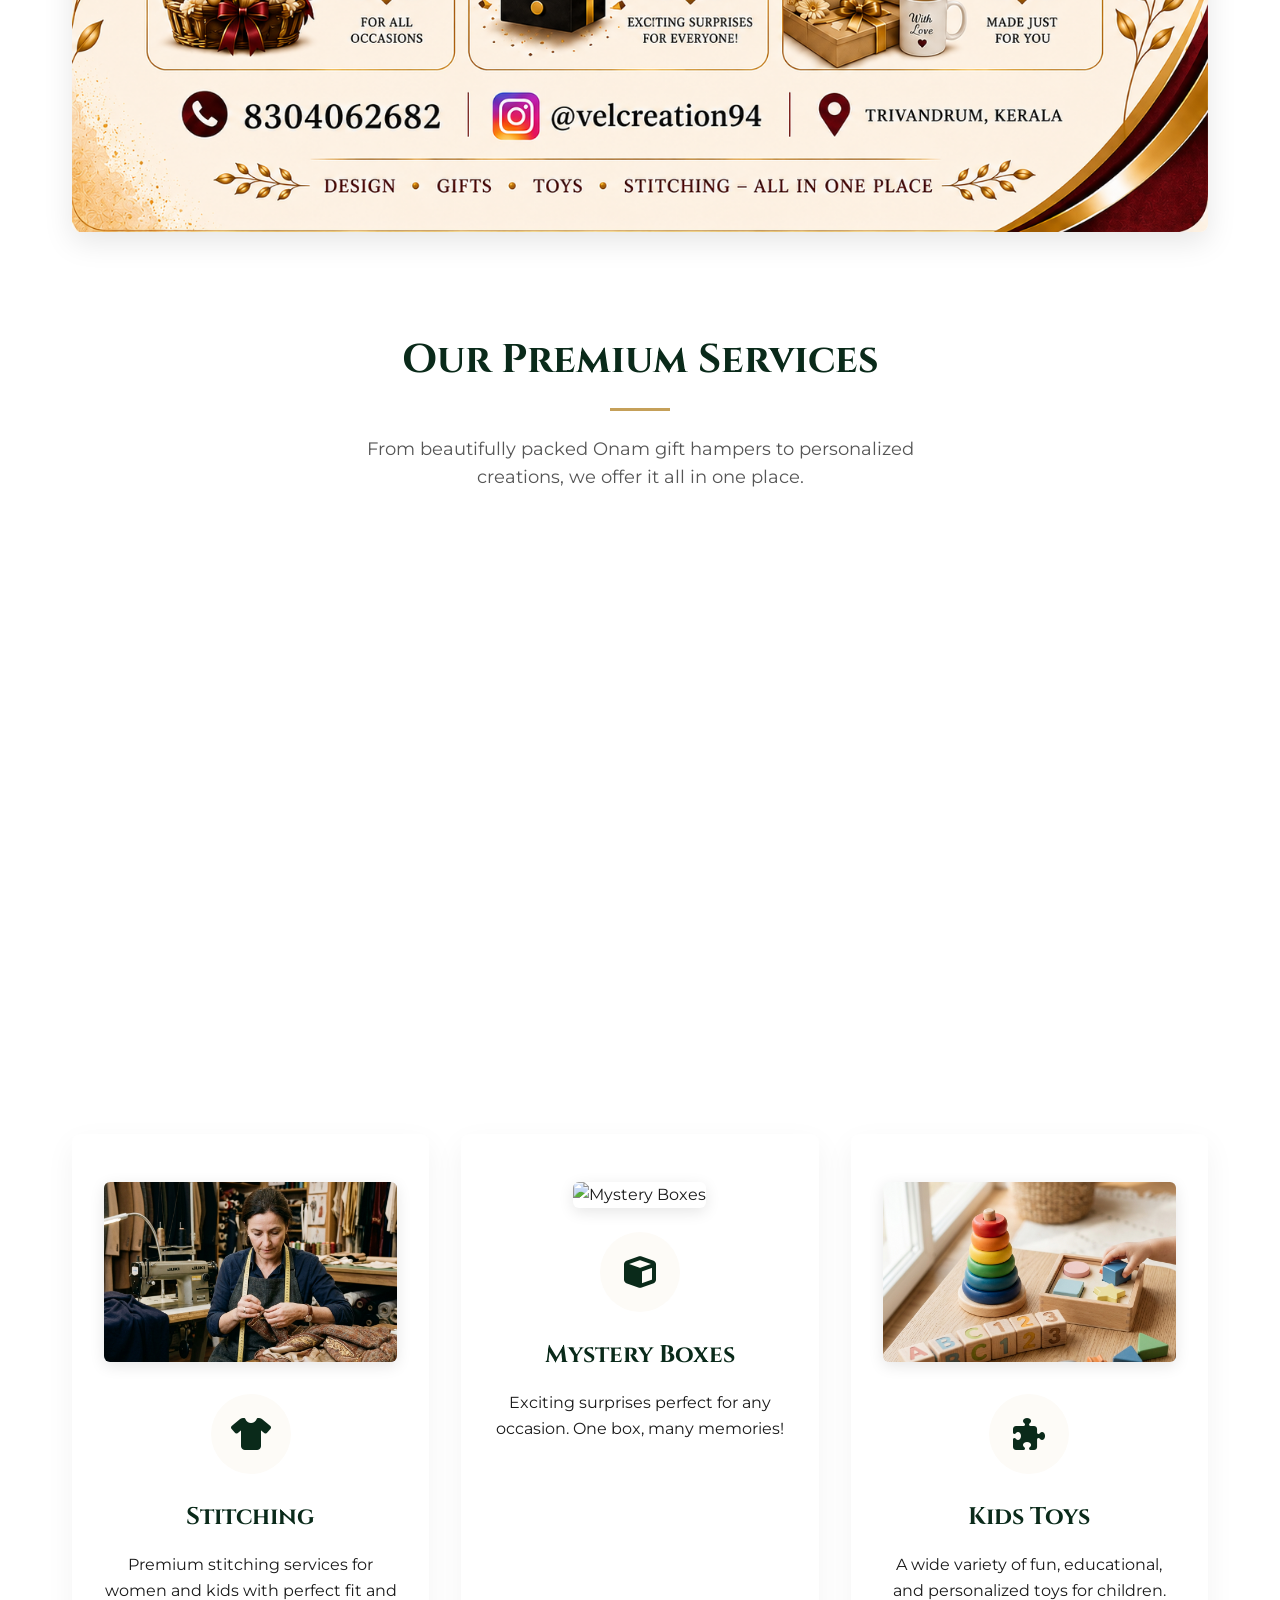
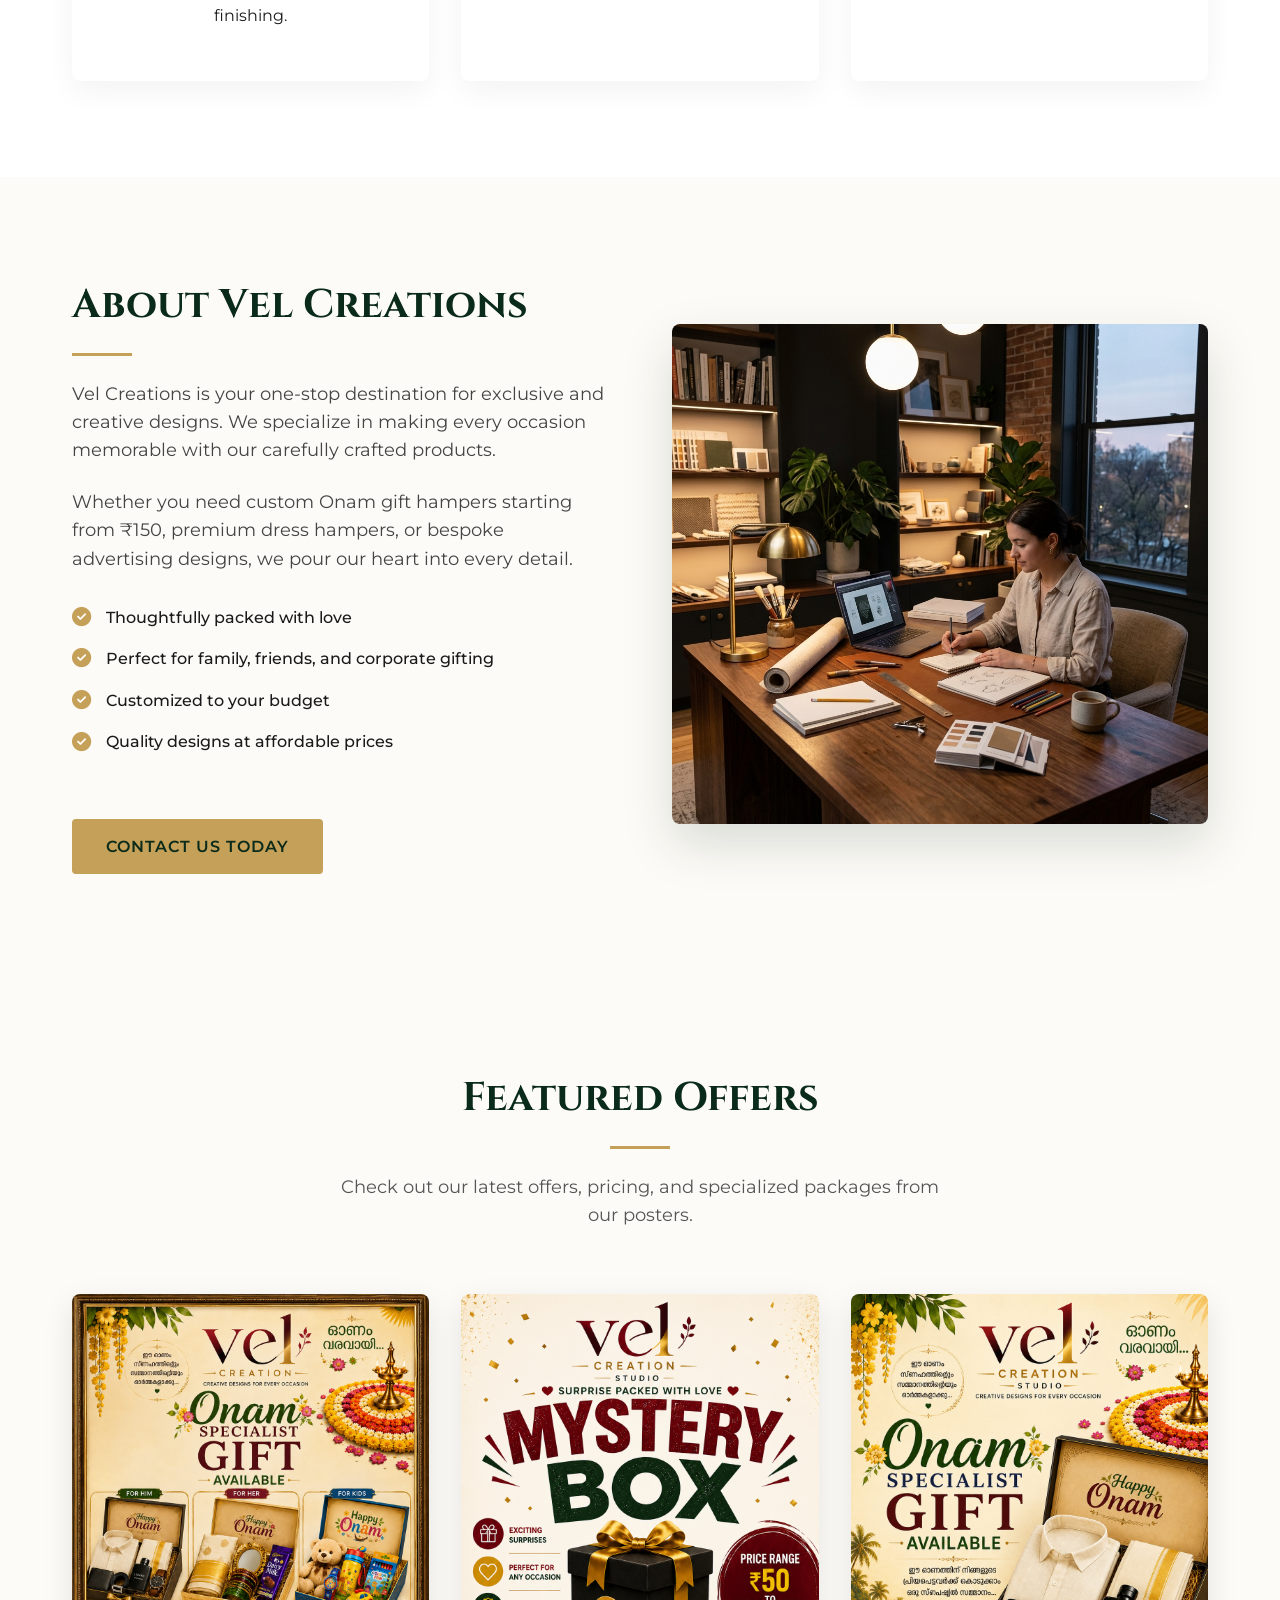
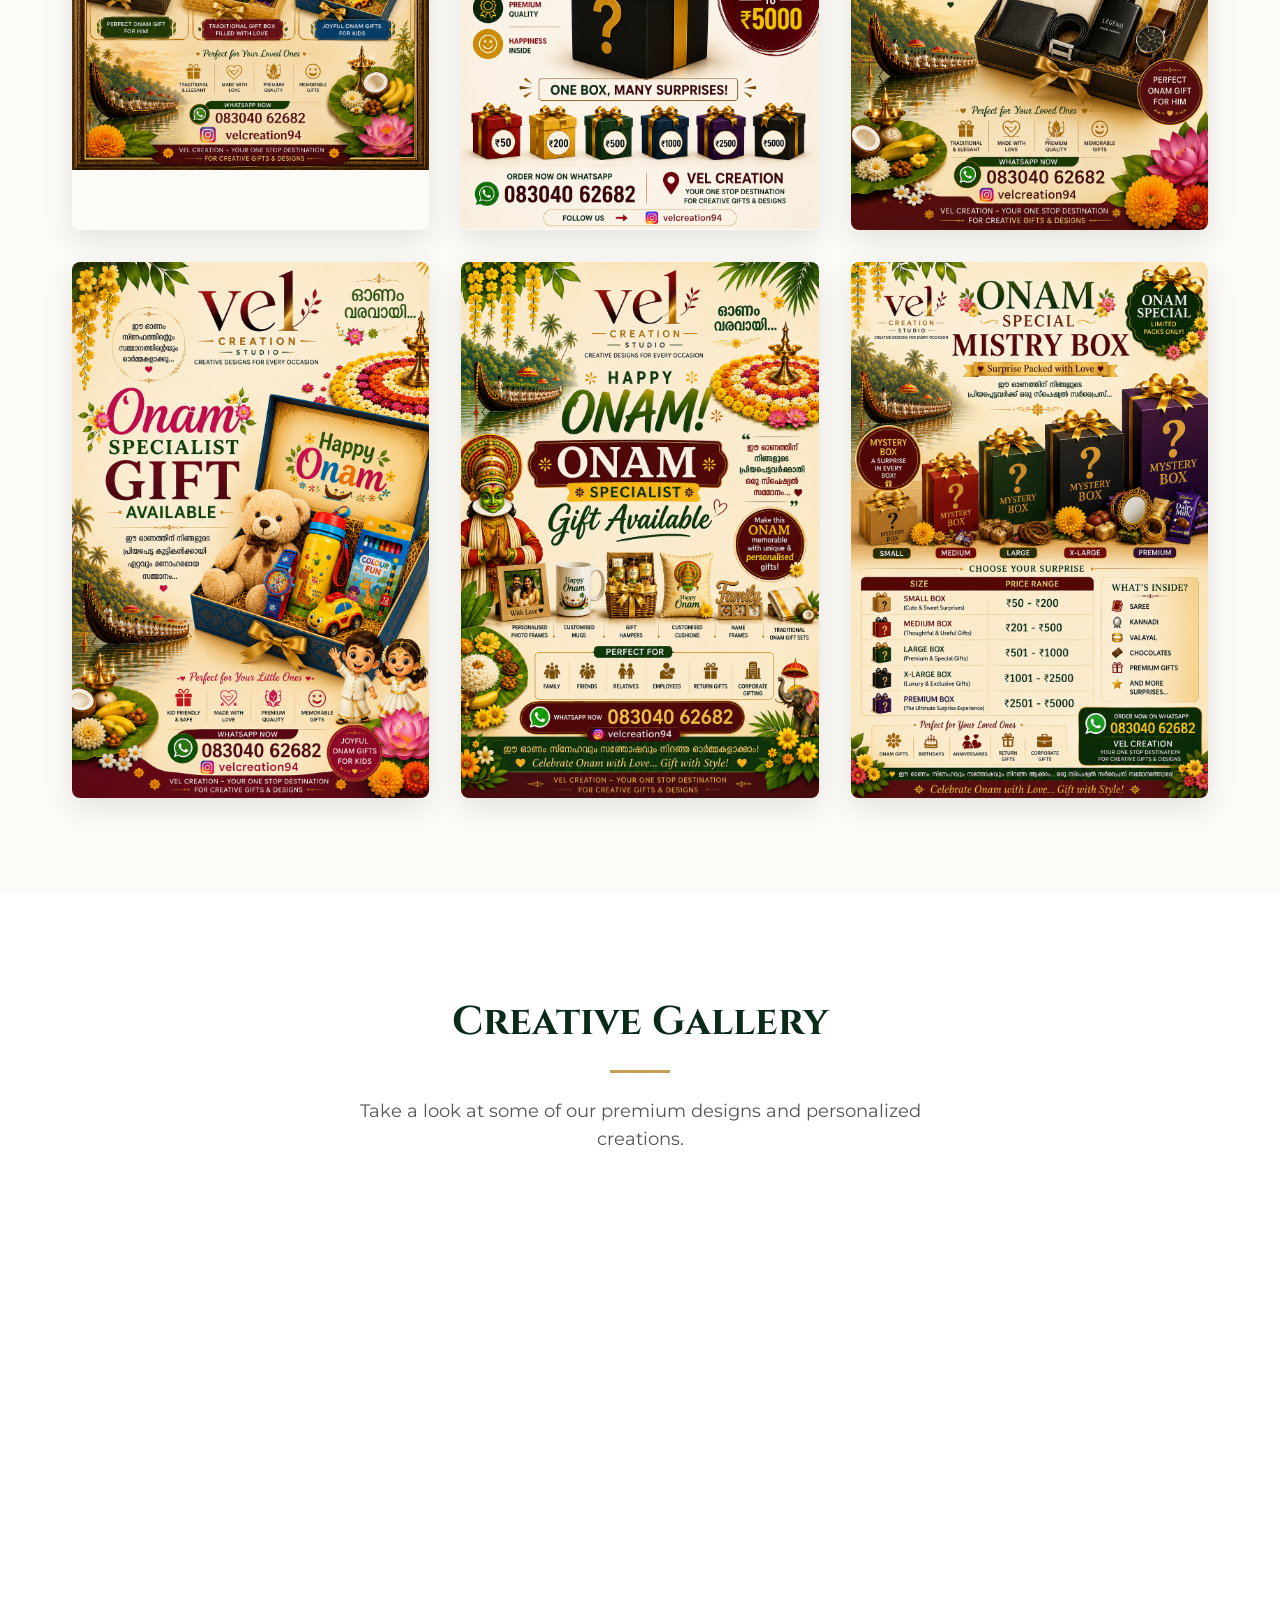
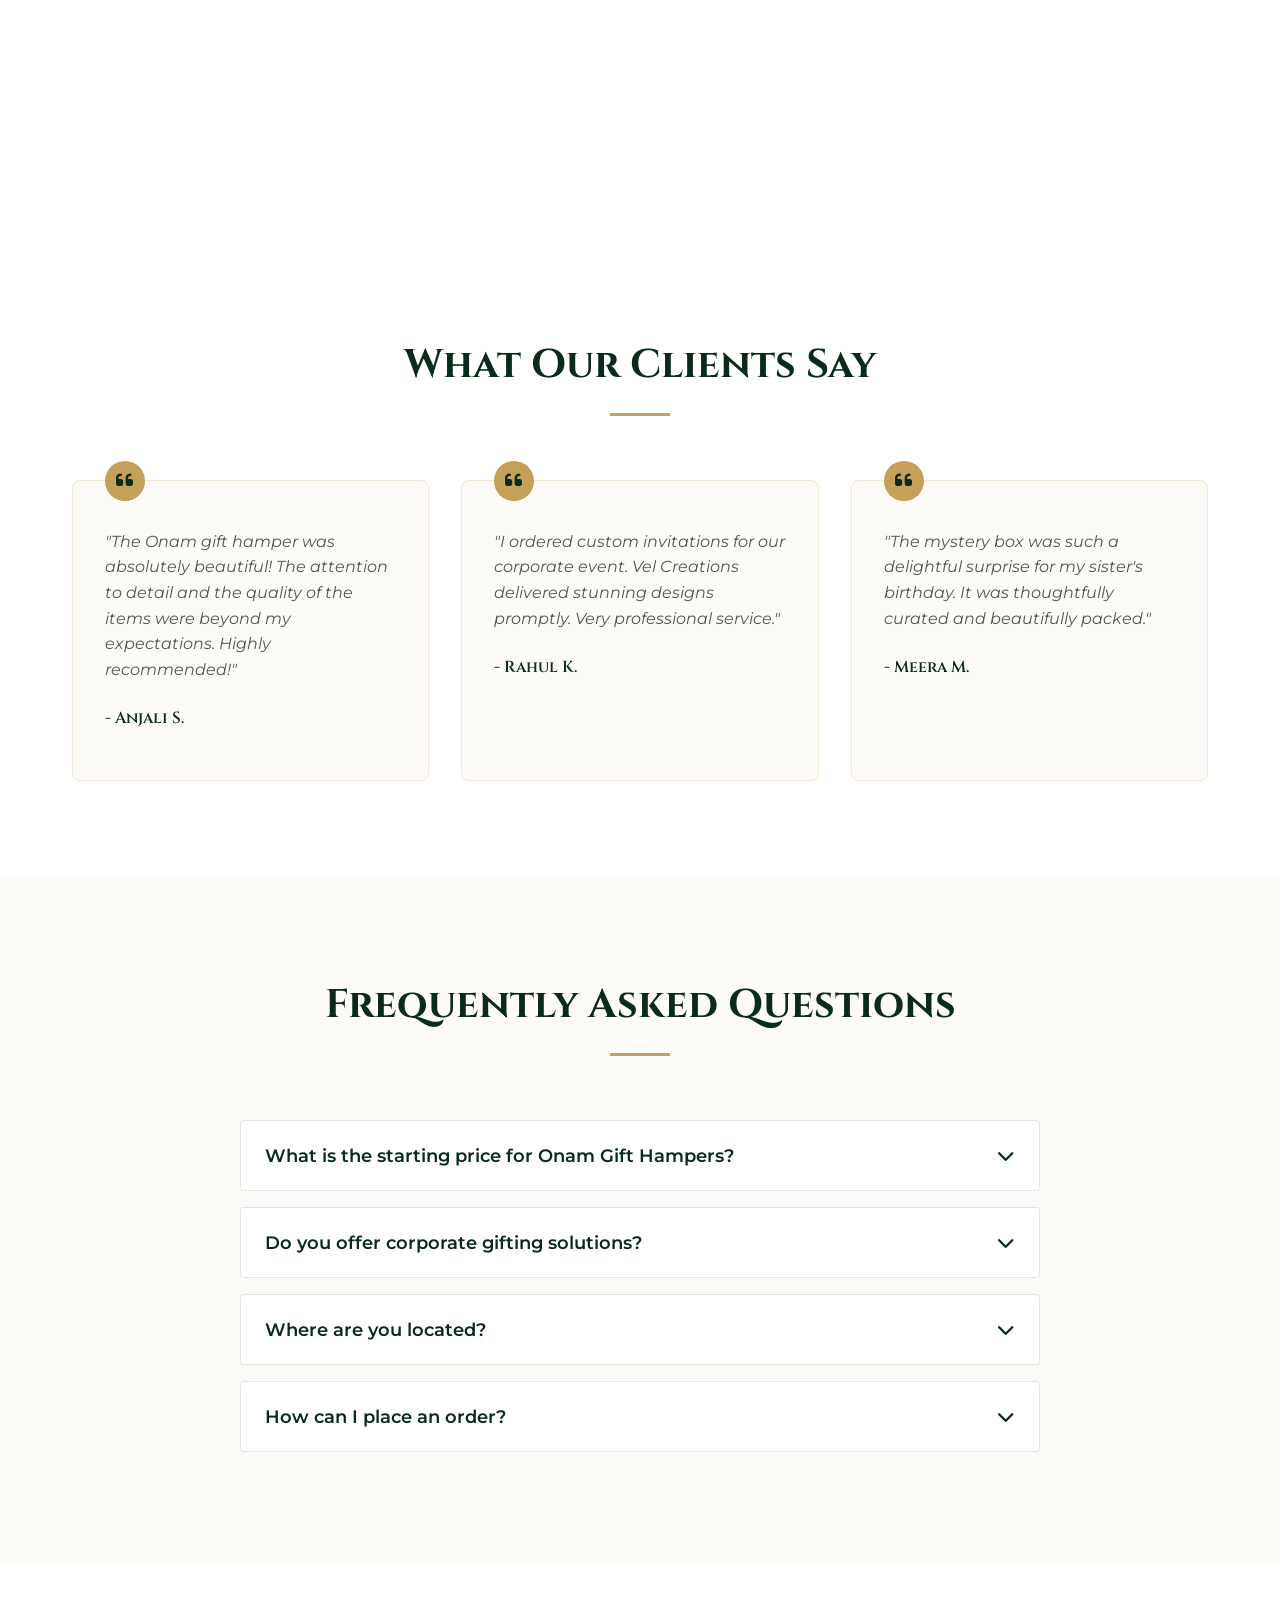
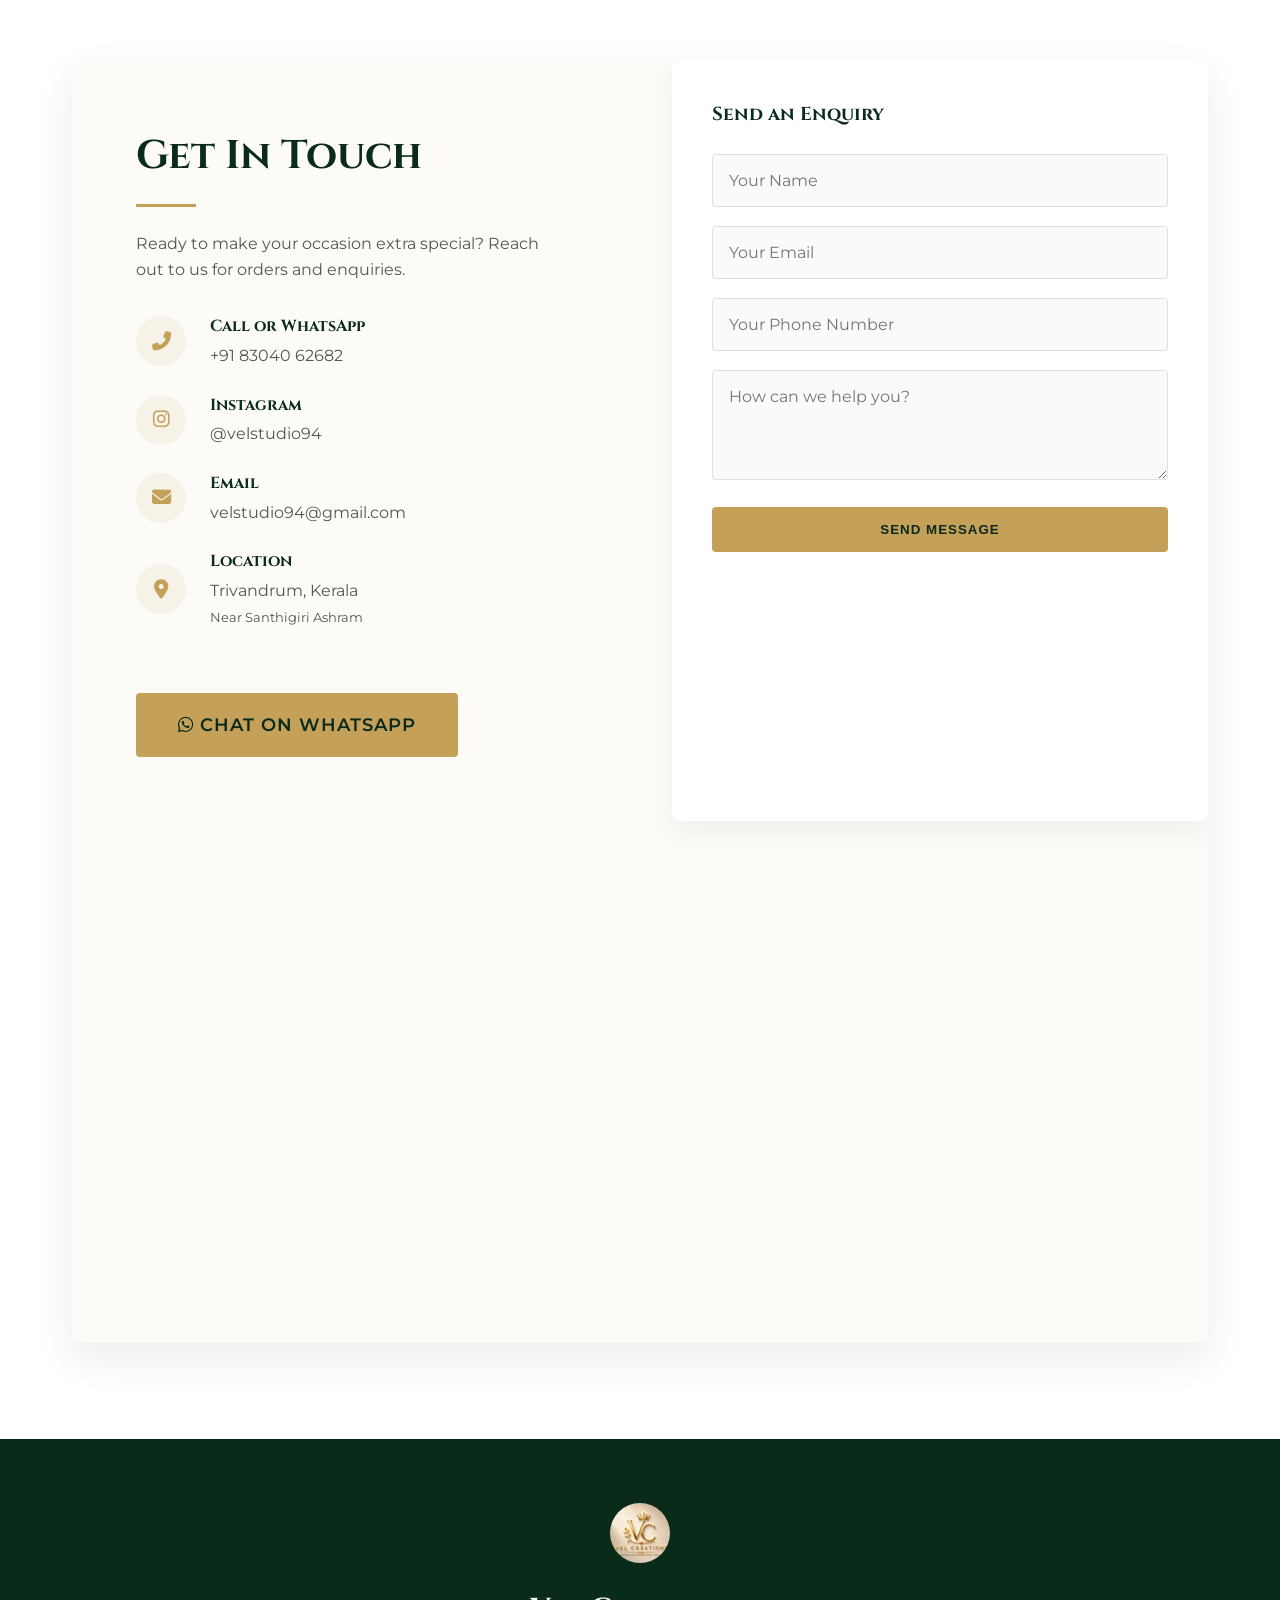
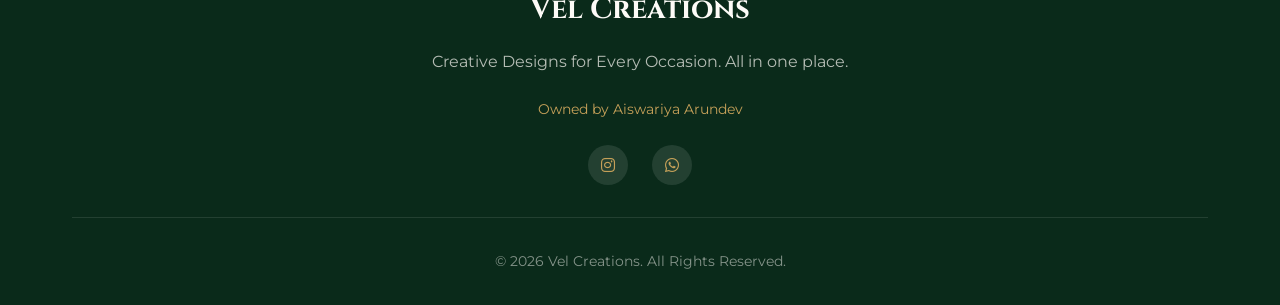
==== commit 4e2dded0: "Phase 3: Added posters, whatsapp gallery, logo, banner, and updated contact info" ====
--- a/index.html
+++ b/index.html
@@ -16,8 +16,9 @@
     <!-- Navigation -->
     <nav id="navbar">
         <div class="nav-container">
-            <a href="#" class="logo">
-                <span class="logo-v">V</span>el <span class="logo-creations">Creations</span>
+            <a href="#" class="logo" style="display: flex; align-items: center;">
+                <img src="images/LOGO.jpeg" alt="Vel Creations Logo" style="height: 45px; width: 45px; border-radius: 50%; margin-right: 12px; object-fit: cover;">
+                <span style="color: var(--secondary-color); font-weight: 700;">Vel</span> <span style="color: var(--text-light); margin-left: 5px; font-weight: 400; letter-spacing: 1px;">Creations</span>
             </a>
             <ul class="nav-links">
                 <li><a href="#services">Services</a></li>
@@ -54,6 +55,13 @@
             </div>
         </div>
     </header>
+
+    <!-- Banner Section -->
+    <section class="banner-section" style="padding-top: 5rem;">
+        <div class="container">
+            <img src="images/ABOVE ABOUT.png" alt="Vel Creations Banner" class="full-width-banner animate-on-scroll" style="width: 100%; border-radius: 8px; box-shadow: 0 10px 30px rgba(0,0,0,0.1);">
+        </div>
+    </section>
 
     <!-- Services Section -->
     <section class="section" id="services">
@@ -128,6 +136,25 @@
         </div>
     </section>
 
+    <!-- Featured Offers Section -->
+    <section class="section bg-light" id="offers">
+        <div class="container">
+            <div class="section-header">
+                <h2 class="section-title">Featured Offers</h2>
+                <div class="divider"></div>
+                <p class="section-desc">Check out our latest offers, pricing, and specialized packages from our posters.</p>
+            </div>
+            <div class="posters-grid">
+                <div class="poster-item animate-on-scroll"><img src="images/poster one.png" alt="Poster 1"></div>
+                <div class="poster-item animate-on-scroll" style="animation-delay: 0.1s;"><img src="images/POSTER TWO.png" alt="Poster 2"></div>
+                <div class="poster-item animate-on-scroll" style="animation-delay: 0.2s;"><img src="images/poster three.png" alt="Poster 3"></div>
+                <div class="poster-item animate-on-scroll" style="animation-delay: 0.3s;"><img src="images/POSTER4.png" alt="Poster 4"></div>
+                <div class="poster-item animate-on-scroll" style="animation-delay: 0.4s;"><img src="images/POSTER5.png" alt="Poster 5"></div>
+                <div class="poster-item animate-on-scroll" style="animation-delay: 0.5s;"><img src="images/POSTER6.png" alt="Poster 6"></div>
+            </div>
+        </div>
+    </section>
+
     <!-- Gallery Section -->
     <section class="section" id="gallery">
         <div class="container">
@@ -137,30 +164,14 @@
                 <p class="section-desc">Take a look at some of our premium designs and personalized creations.</p>
             </div>
             <div class="gallery-grid">
-                <div class="gallery-item animate-on-scroll">
-                    <img src="images/gallery_mug_1783928669606.png" alt="Personalized Mug">
-                    <div class="gallery-overlay">
-                        <h4>Personalized Mugs</h4>
-                    </div>
-                </div>
-                <div class="gallery-item animate-on-scroll" style="animation-delay: 0.1s;">
-                    <img src="images/service_hampers_1783928603672.png" alt="Onam Gift Hampers">
-                    <div class="gallery-overlay">
-                        <h4>Premium Hampers</h4>
-                    </div>
-                </div>
-                <div class="gallery-item animate-on-scroll" style="animation-delay: 0.2s;">
-                    <img src="images/service_invitations_1783928615077.png" alt="Invitations">
-                    <div class="gallery-overlay">
-                        <h4>Elegant Invitations</h4>
-                    </div>
-                </div>
-                <div class="gallery-item animate-on-scroll" style="animation-delay: 0.3s;">
-                    <img src="images/service_stitching_1783928626169.png" alt="Premium Stitching">
-                    <div class="gallery-overlay">
-                        <h4>Designer Stitching</h4>
-                    </div>
-                </div>
+                <div class="gallery-item animate-on-scroll"><img src="images/WhatsApp Image 2026-07-14 at 7.21.35 AM.jpeg" alt="Gallery Image 1"><div class="gallery-overlay"><h4>Creative Design</h4></div></div>
+                <div class="gallery-item animate-on-scroll" style="animation-delay: 0.1s;"><img src="images/WhatsApp Image 2026-07-14 at 7.21.36 AM (1).jpeg" alt="Gallery Image 2"><div class="gallery-overlay"><h4>Creative Design</h4></div></div>
+                <div class="gallery-item animate-on-scroll" style="animation-delay: 0.2s;"><img src="images/WhatsApp Image 2026-07-14 at 7.21.36 AM.jpeg" alt="Gallery Image 3"><div class="gallery-overlay"><h4>Creative Design</h4></div></div>
+                <div class="gallery-item animate-on-scroll" style="animation-delay: 0.3s;"><img src="images/WhatsApp Image 2026-07-14 at 7.21.37 AM (1).jpeg" alt="Gallery Image 4"><div class="gallery-overlay"><h4>Creative Design</h4></div></div>
+                <div class="gallery-item animate-on-scroll" style="animation-delay: 0.4s;"><img src="images/WhatsApp Image 2026-07-14 at 7.21.37 AM.jpeg" alt="Gallery Image 5"><div class="gallery-overlay"><h4>Creative Design</h4></div></div>
+                <div class="gallery-item animate-on-scroll" style="animation-delay: 0.5s;"><img src="images/WhatsApp Image 2026-07-14 at 7.21.38 AM (1).jpeg" alt="Gallery Image 6"><div class="gallery-overlay"><h4>Creative Design</h4></div></div>
+                <div class="gallery-item animate-on-scroll" style="animation-delay: 0.6s;"><img src="images/WhatsApp Image 2026-07-14 at 7.21.38 AM (2).jpeg" alt="Gallery Image 7"><div class="gallery-overlay"><h4>Creative Design</h4></div></div>
+                <div class="gallery-item animate-on-scroll" style="animation-delay: 0.7s;"><img src="images/WhatsApp Image 2026-07-14 at 7.21.38 AM.jpeg" alt="Gallery Image 8"><div class="gallery-overlay"><h4>Creative Design</h4></div></div>
             </div>
         </div>
     </section>
@@ -253,10 +264,17 @@
                             </div>
                         </div>
                         <div class="contact-item">
+                            <div class="icon-box"><i class="fas fa-envelope"></i></div>
+                            <div>
+                                <h4>Email</h4>
+                                <p><a href="mailto:velstudio94@gmail.com">velstudio94@gmail.com</a></p>
+                            </div>
+                        </div>
+                        <div class="contact-item">
                             <div class="icon-box"><i class="fas fa-map-marker-alt"></i></div>
                             <div>
                                 <h4>Location</h4>
-                                <p>Near Santhigiri Ashram</p>
+                                <p>Trivandrum, Kerala<br><small>Near Santhigiri Ashram</small></p>
                             </div>
                         </div>
                     </div>
@@ -299,8 +317,10 @@
         <div class="container">
             <div class="footer-content">
                 <div class="footer-brand">
-                    <h2><span class="logo-v">V</span>el <span class="logo-creations">Creations</span></h2>
+                    <img src="images/LOGO.jpeg" alt="Vel Creations Logo" style="height: 60px; width: 60px; border-radius: 50%; margin-bottom: 1rem; object-fit: cover;">
+                    <h2 style="font-size: 1.8rem;">Vel Creations</h2>
                     <p>Creative Designs for Every Occasion. All in one place.</p>
+                    <p style="margin-top: 1rem; font-size: 0.9rem; color: var(--secondary-color);">Owned by Aiswariya Arundev</p>
                     <div class="social-links">
                         <a href="https://instagram.com/velstudio94" target="_blank"><i class="fab fa-instagram"></i></a>
                         <a href="https://wa.me/918304062682" target="_blank"><i class="fab fa-whatsapp"></i></a>
--- a/style.css
+++ b/style.css
@@ -776,6 +776,38 @@
 .animate-on-scroll.is-visible {
     opacity: 1;
     transform: translateY(0);
+}
+
+/* ===== Posters Section ===== */
+.posters-grid {
+    display: grid;
+    grid-template-columns: repeat(auto-fit, minmax(300px, 1fr));
+    gap: 2rem;
+}
+
+.poster-item {
+    border-radius: 8px;
+    overflow: hidden;
+    box-shadow: 0 10px 30px rgba(0,0,0,0.1);
+    transition: var(--transition-fast);
+}
+
+.poster-item img {
+    width: 100%;
+    height: auto;
+    display: block;
+    object-fit: contain;
+    background: #fff;
+}
+
+.poster-item:hover {
+    transform: translateY(-10px);
+    box-shadow: 0 15px 40px rgba(0,0,0,0.15);
+}
+
+.full-width-banner {
+    display: block;
+    margin: 0 auto;
 }
 
 /* ===== Responsive Design ===== */
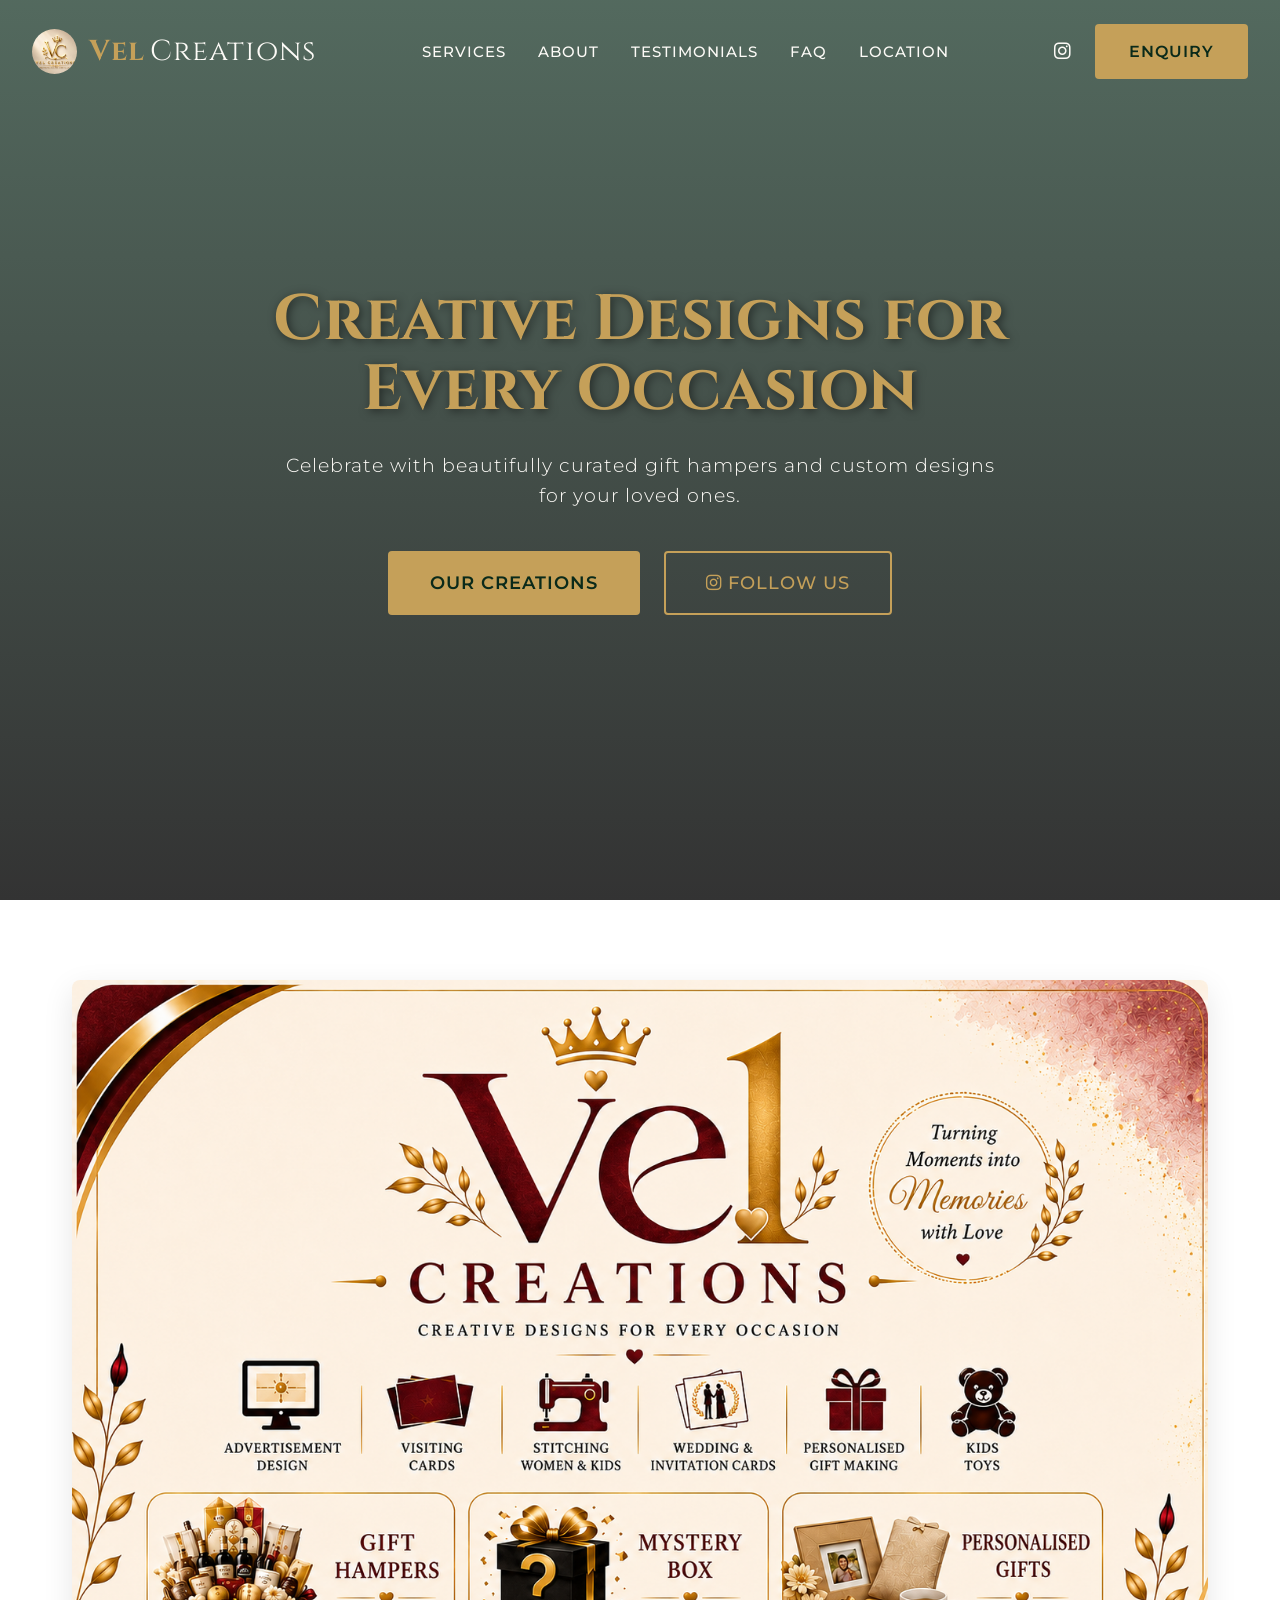
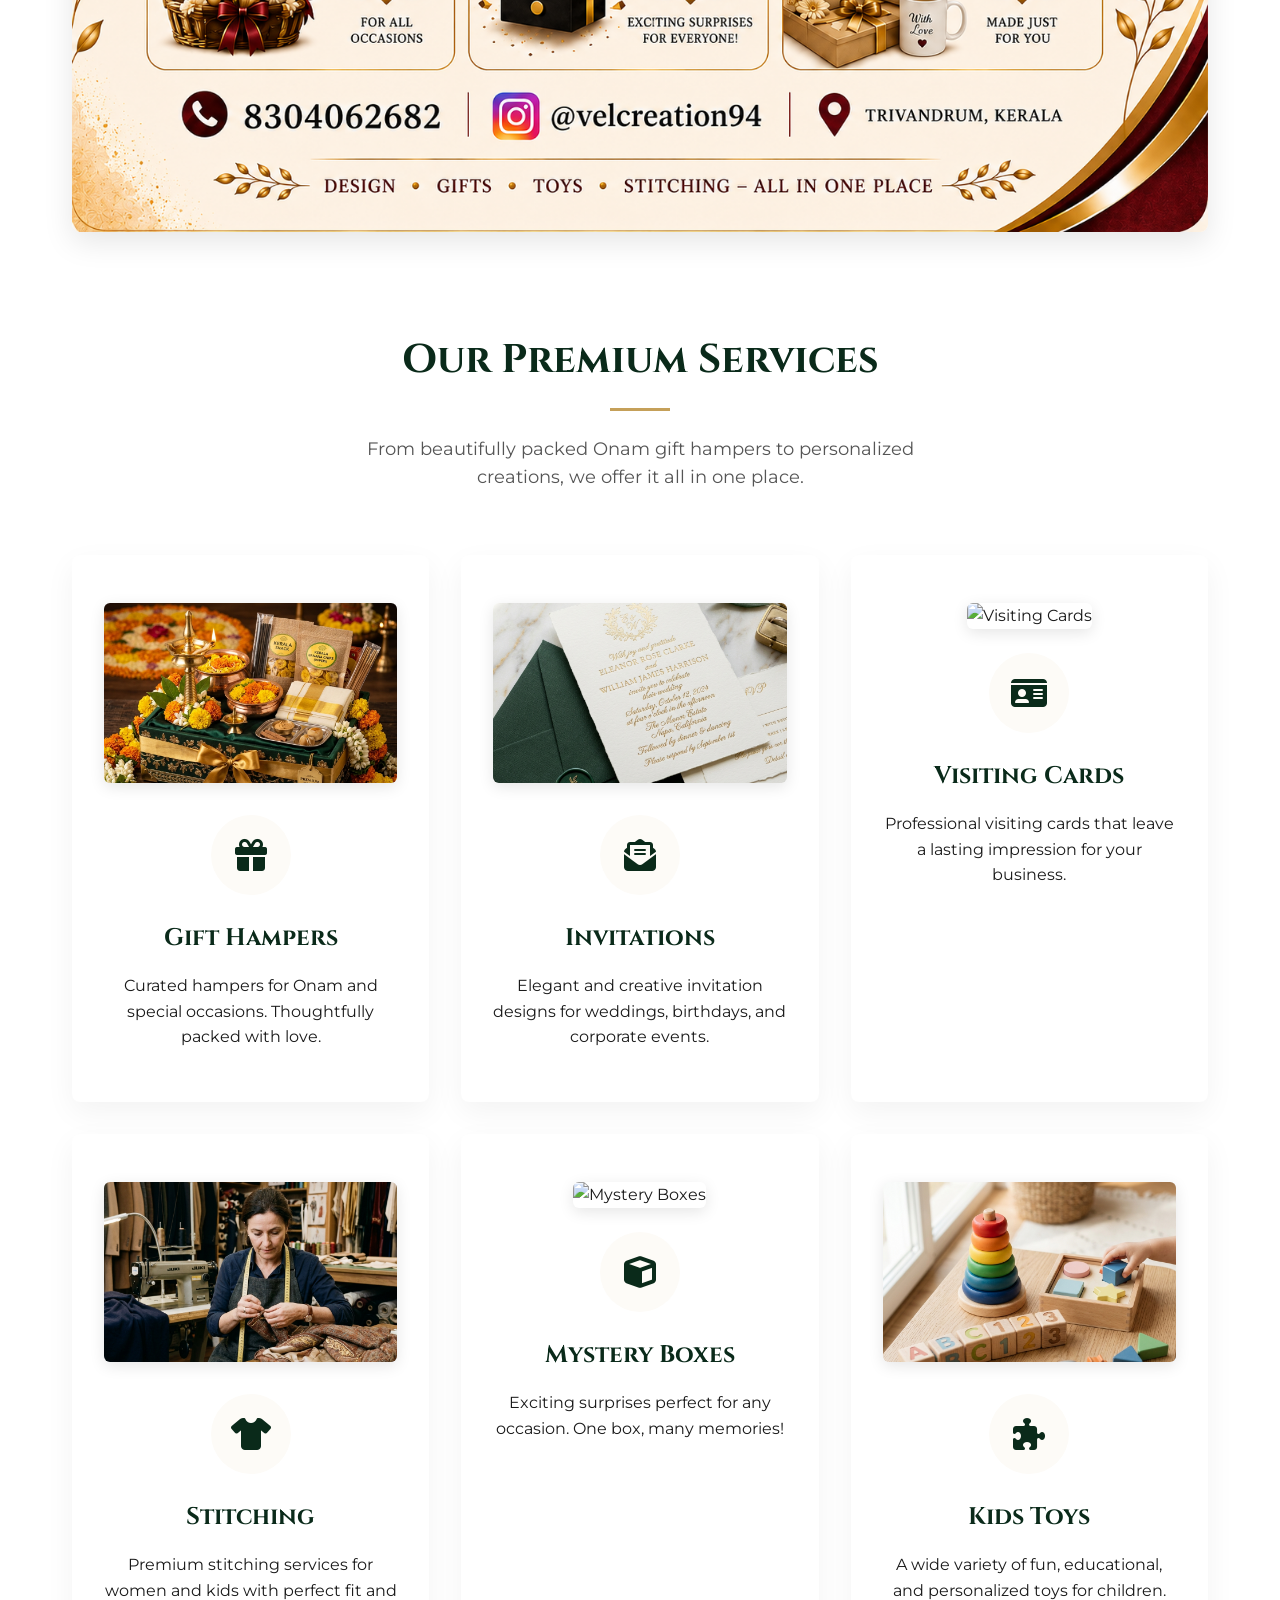
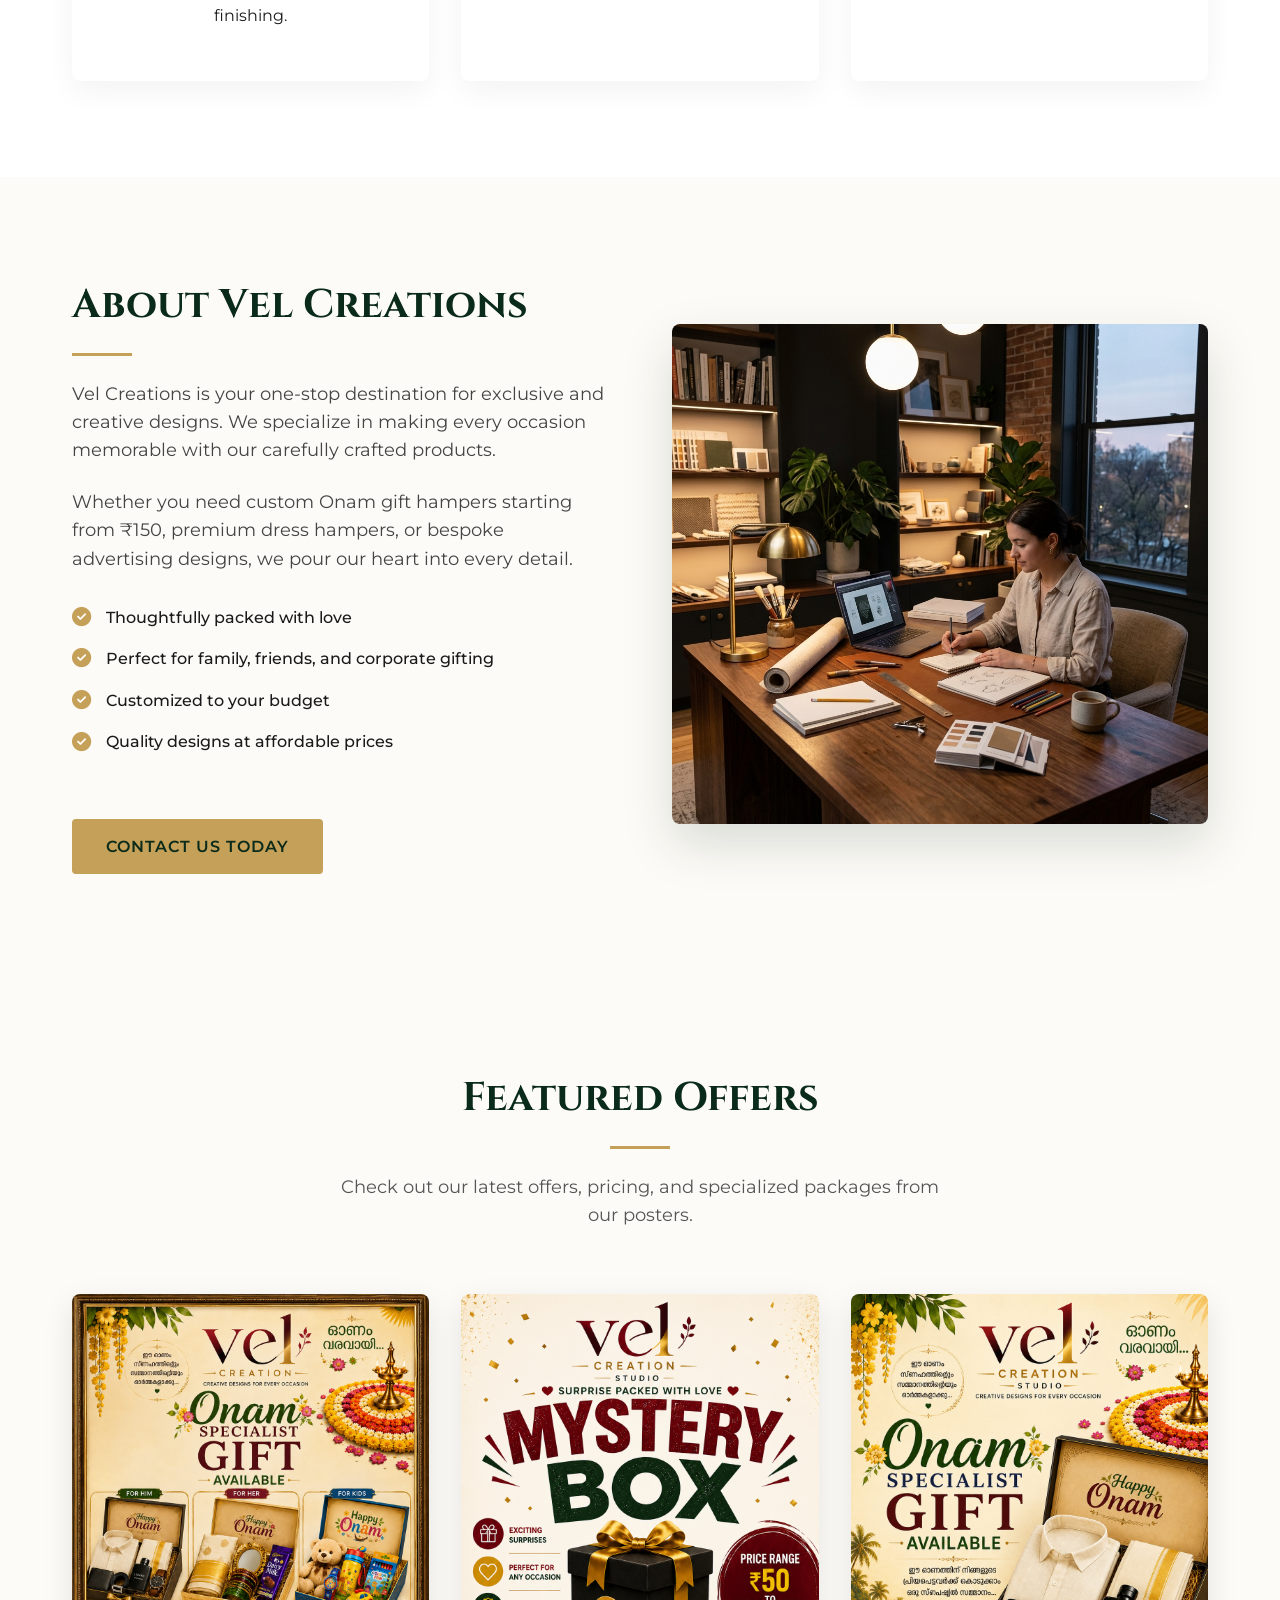
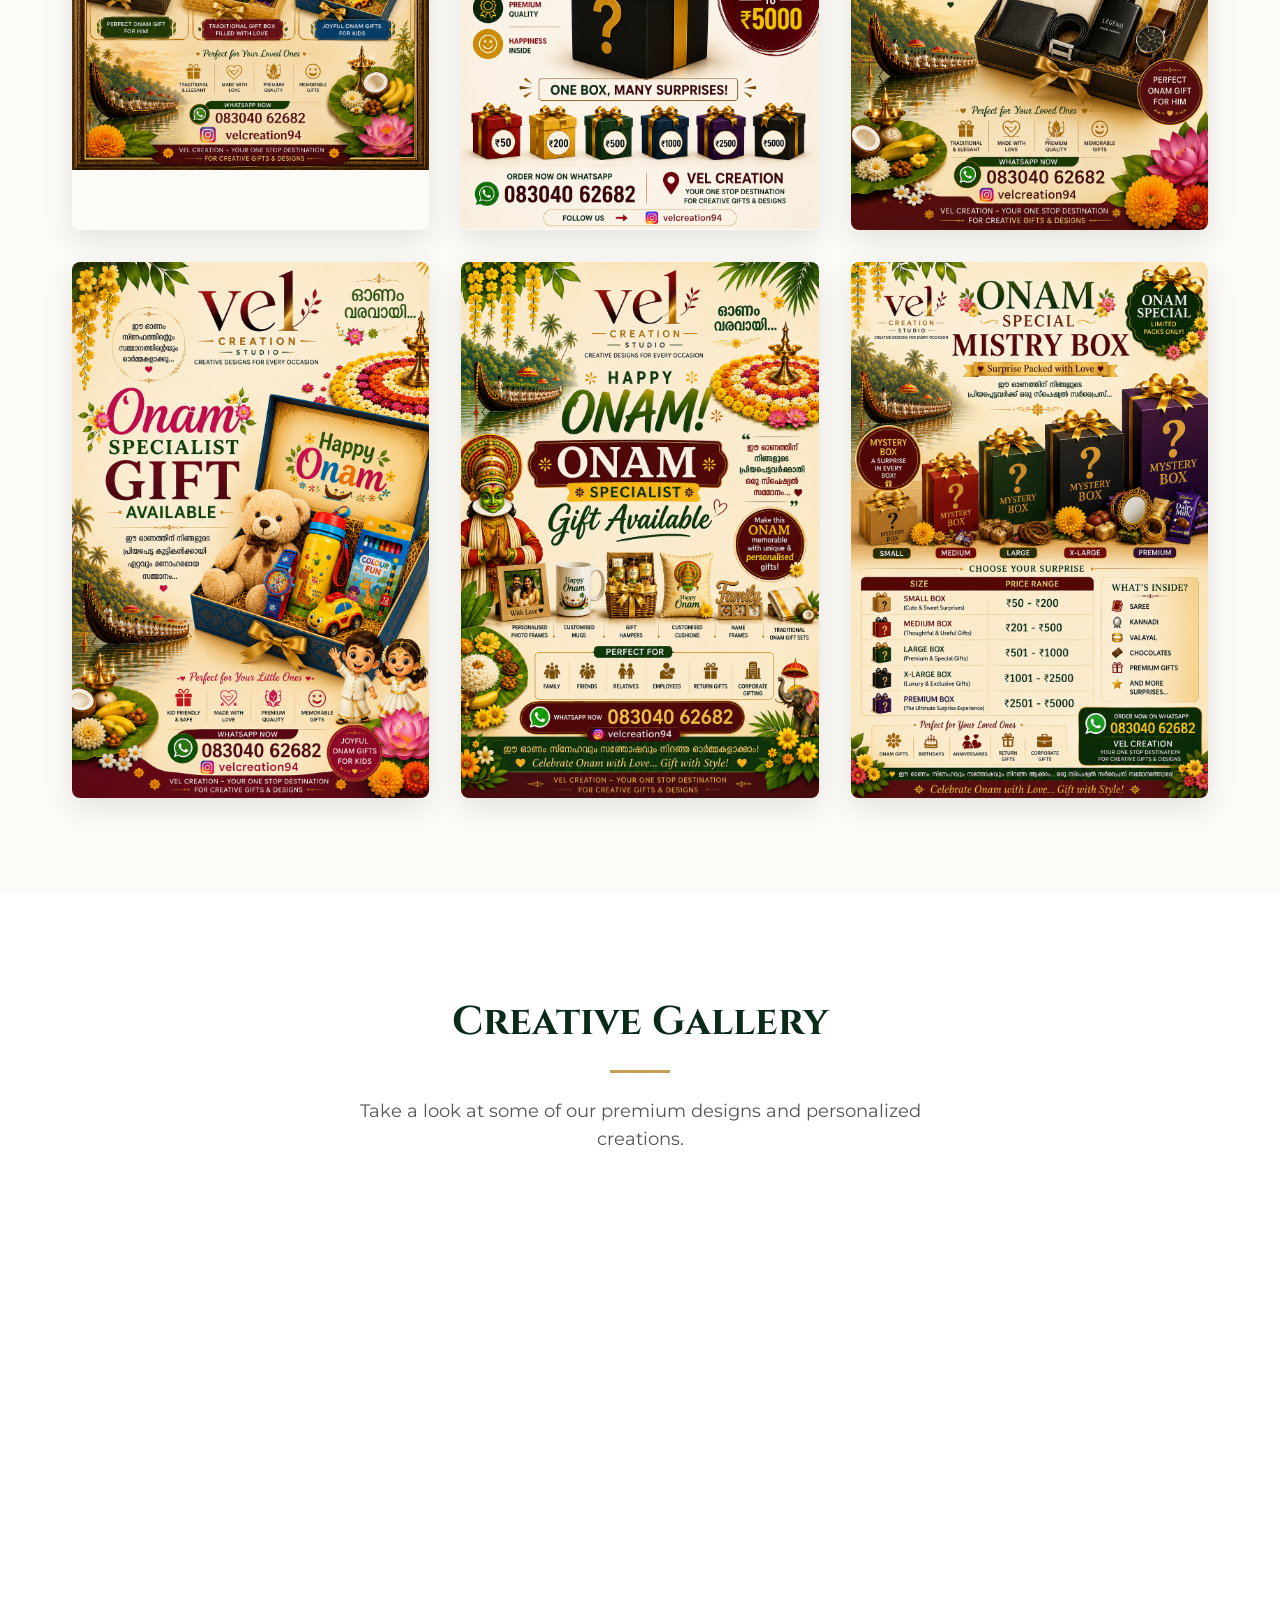
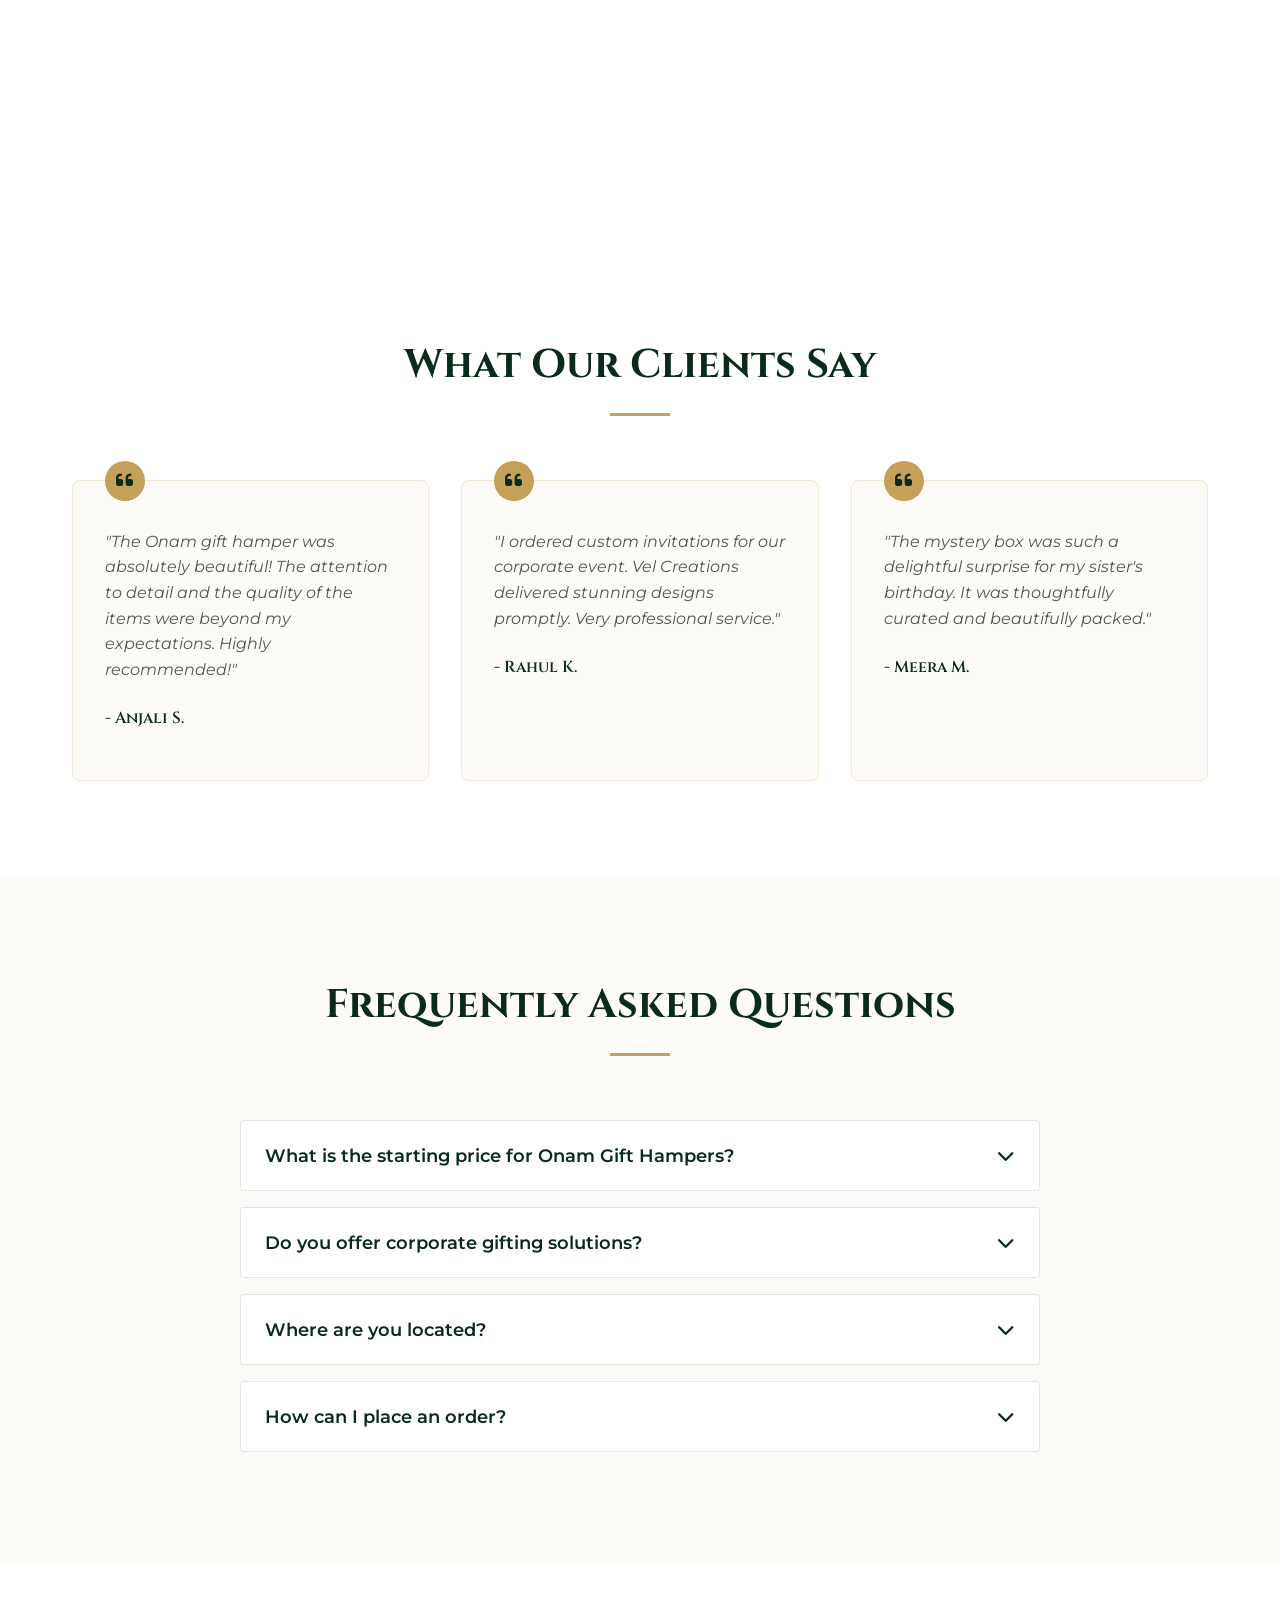
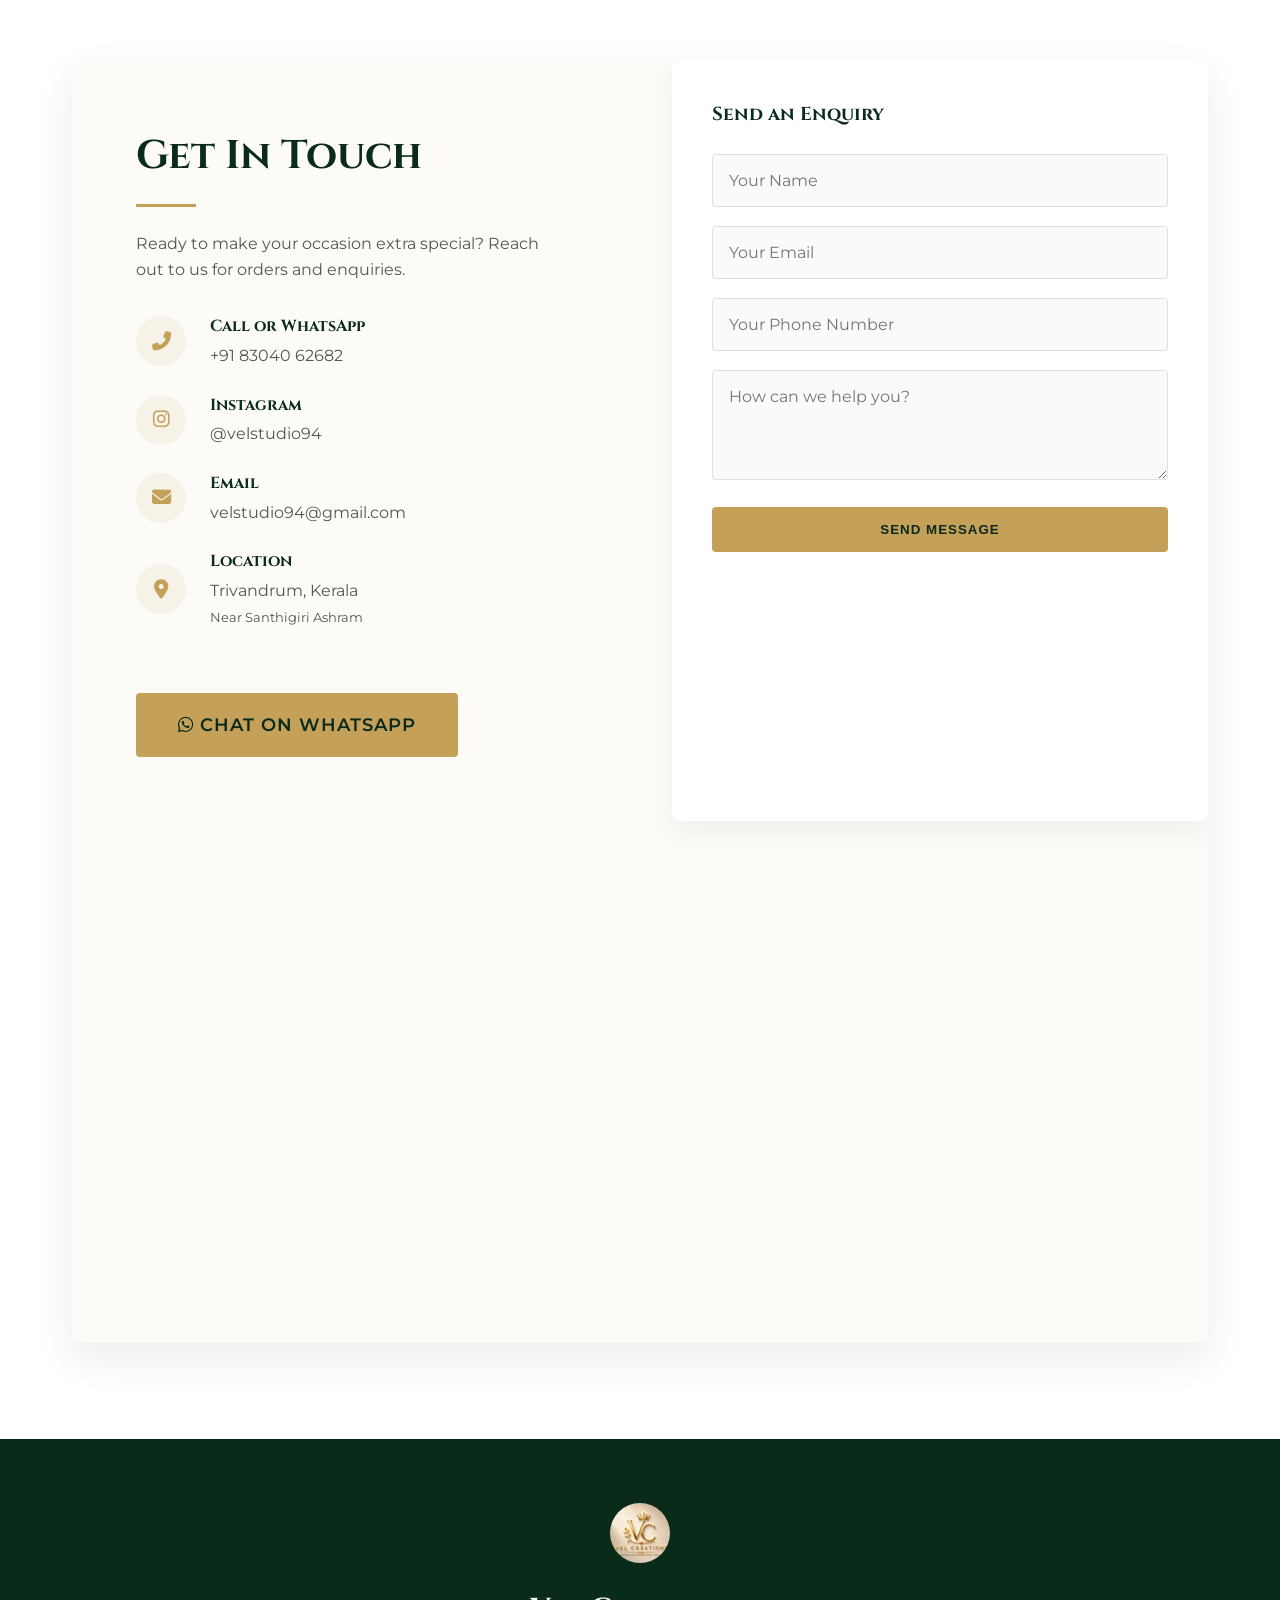
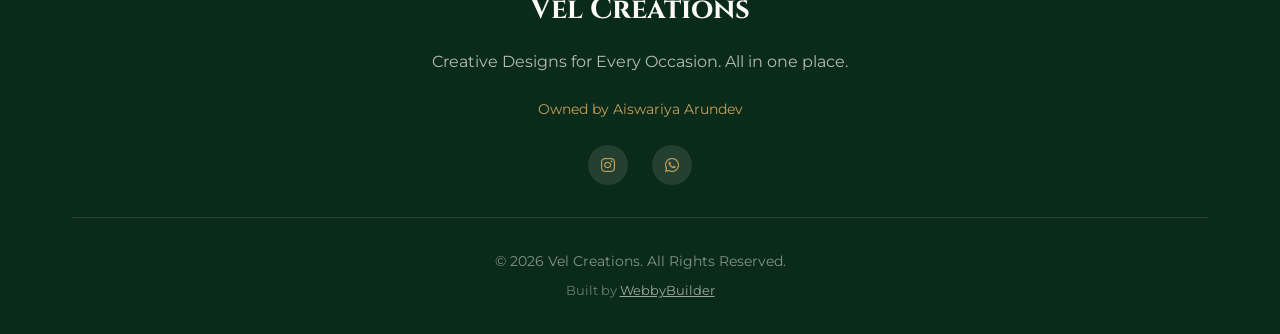
==== commit 400b7273: "Add WebbyBuilder credit" ====
--- a/index.html
+++ b/index.html
@@ -329,6 +329,9 @@
             </div>
             <div class="footer-bottom">
                 <p>&copy; 2026 Vel Creations. All Rights Reserved.</p>
+                <p style="margin-top: 0.5rem; font-size: 0.8rem; color: rgba(253, 251, 247, 0.4);">
+                    Built by <a href="https://webbybuilder.vercel.app/" target="_blank" style="color: rgba(253, 251, 247, 0.6); text-decoration: underline;">WebbyBuilder</a>
+                </p>
             </div>
         </div>
     </footer>
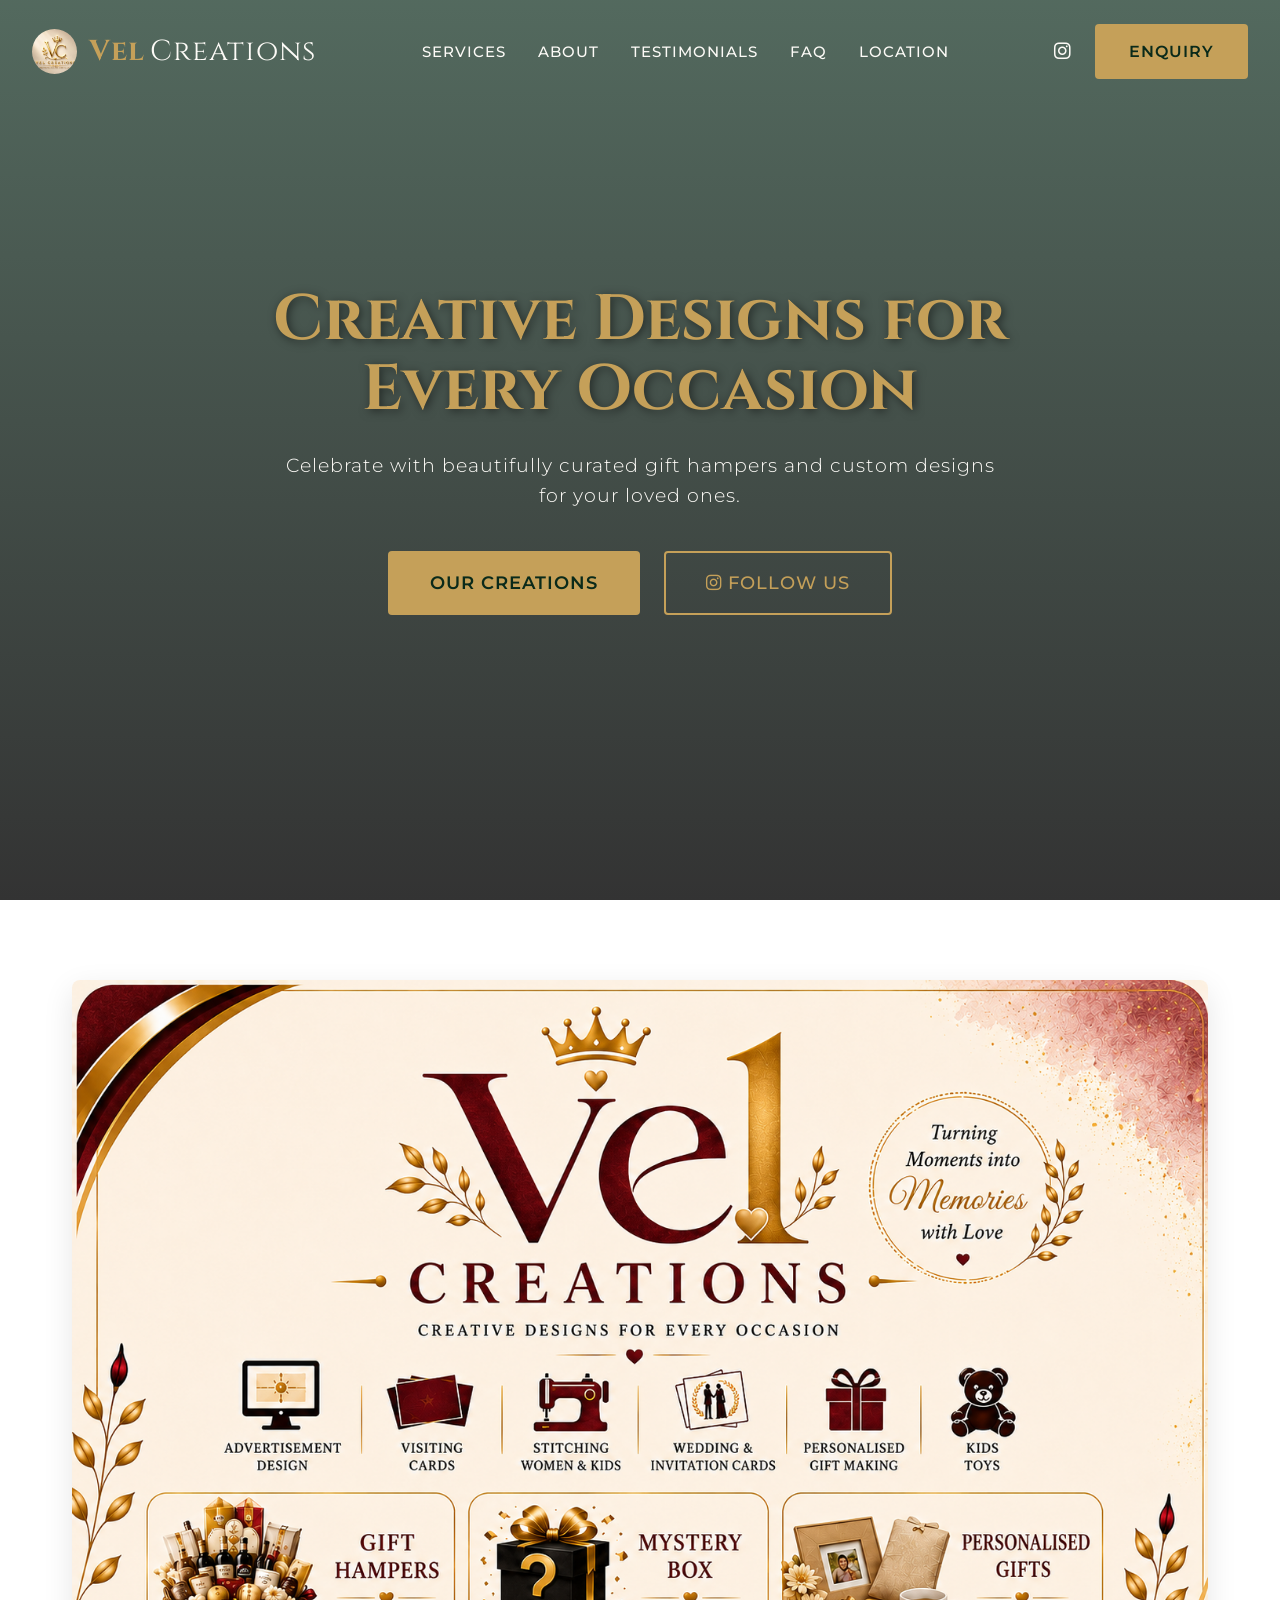
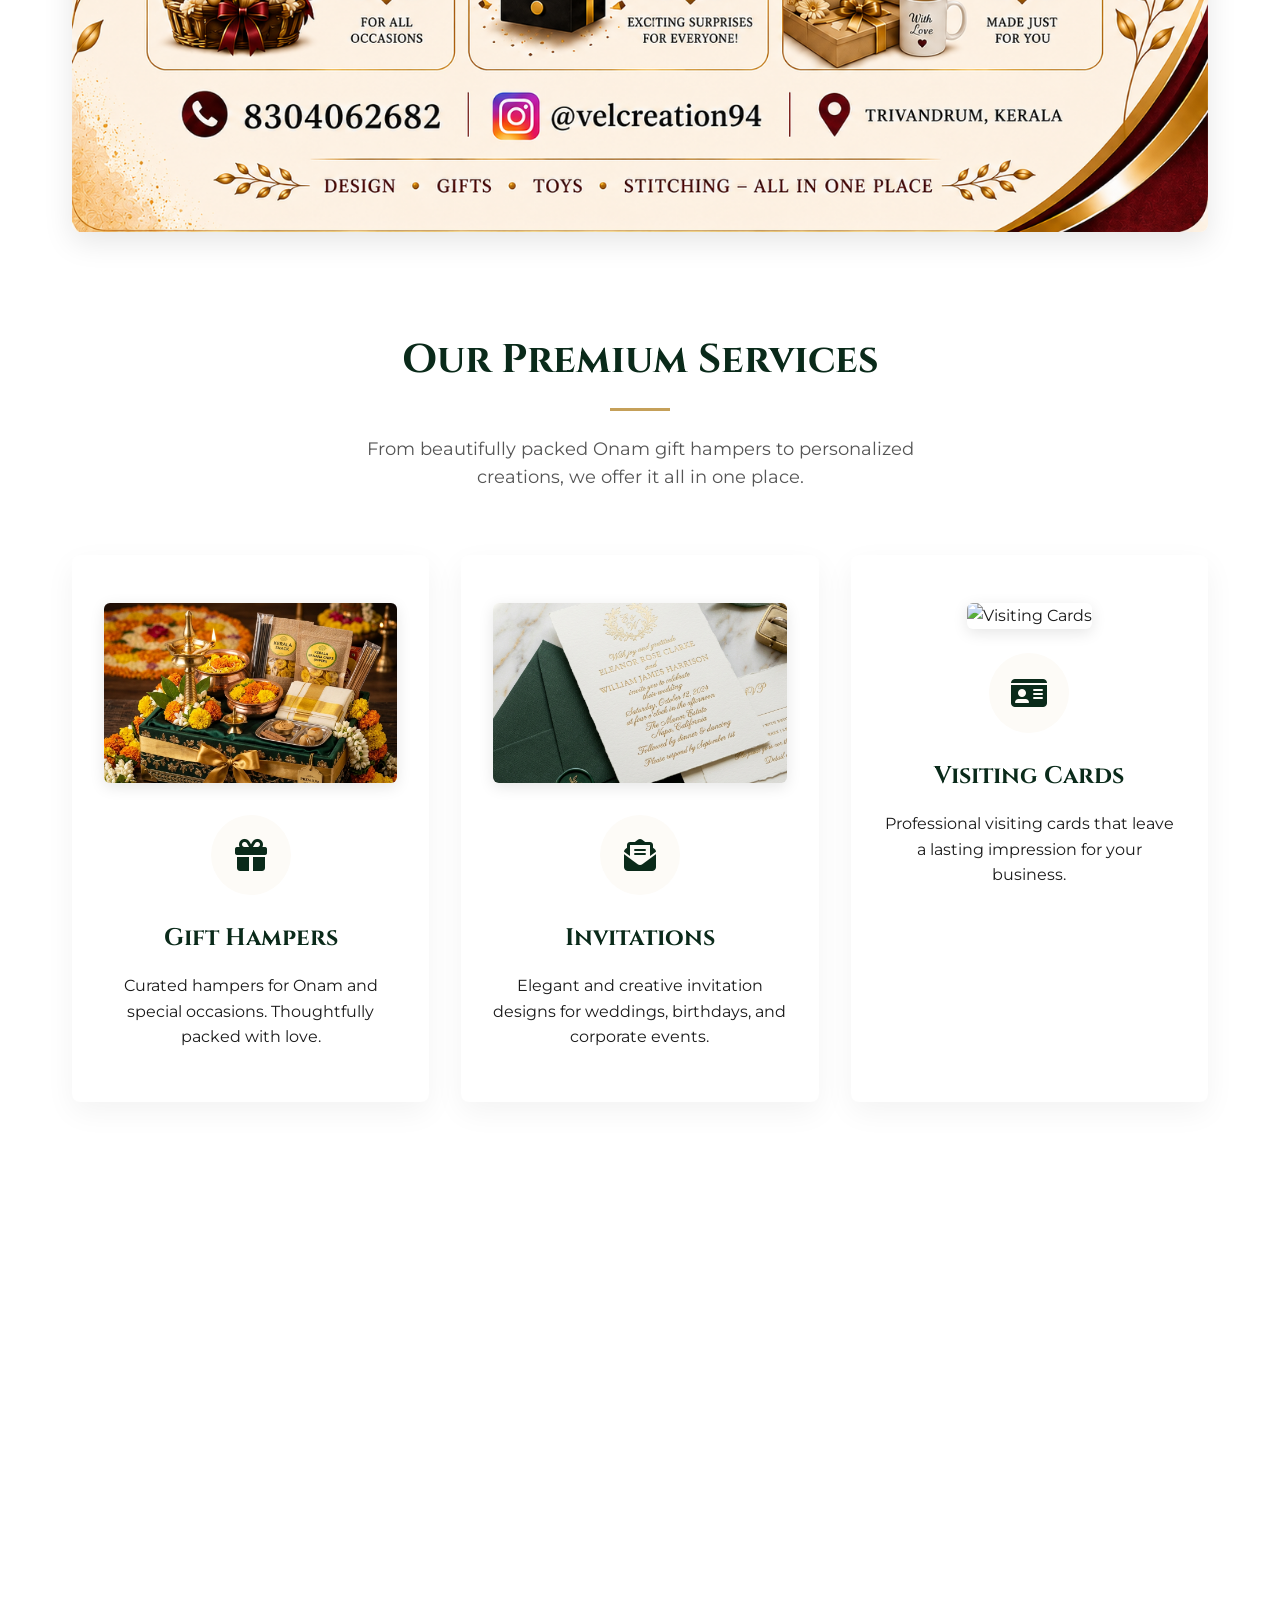
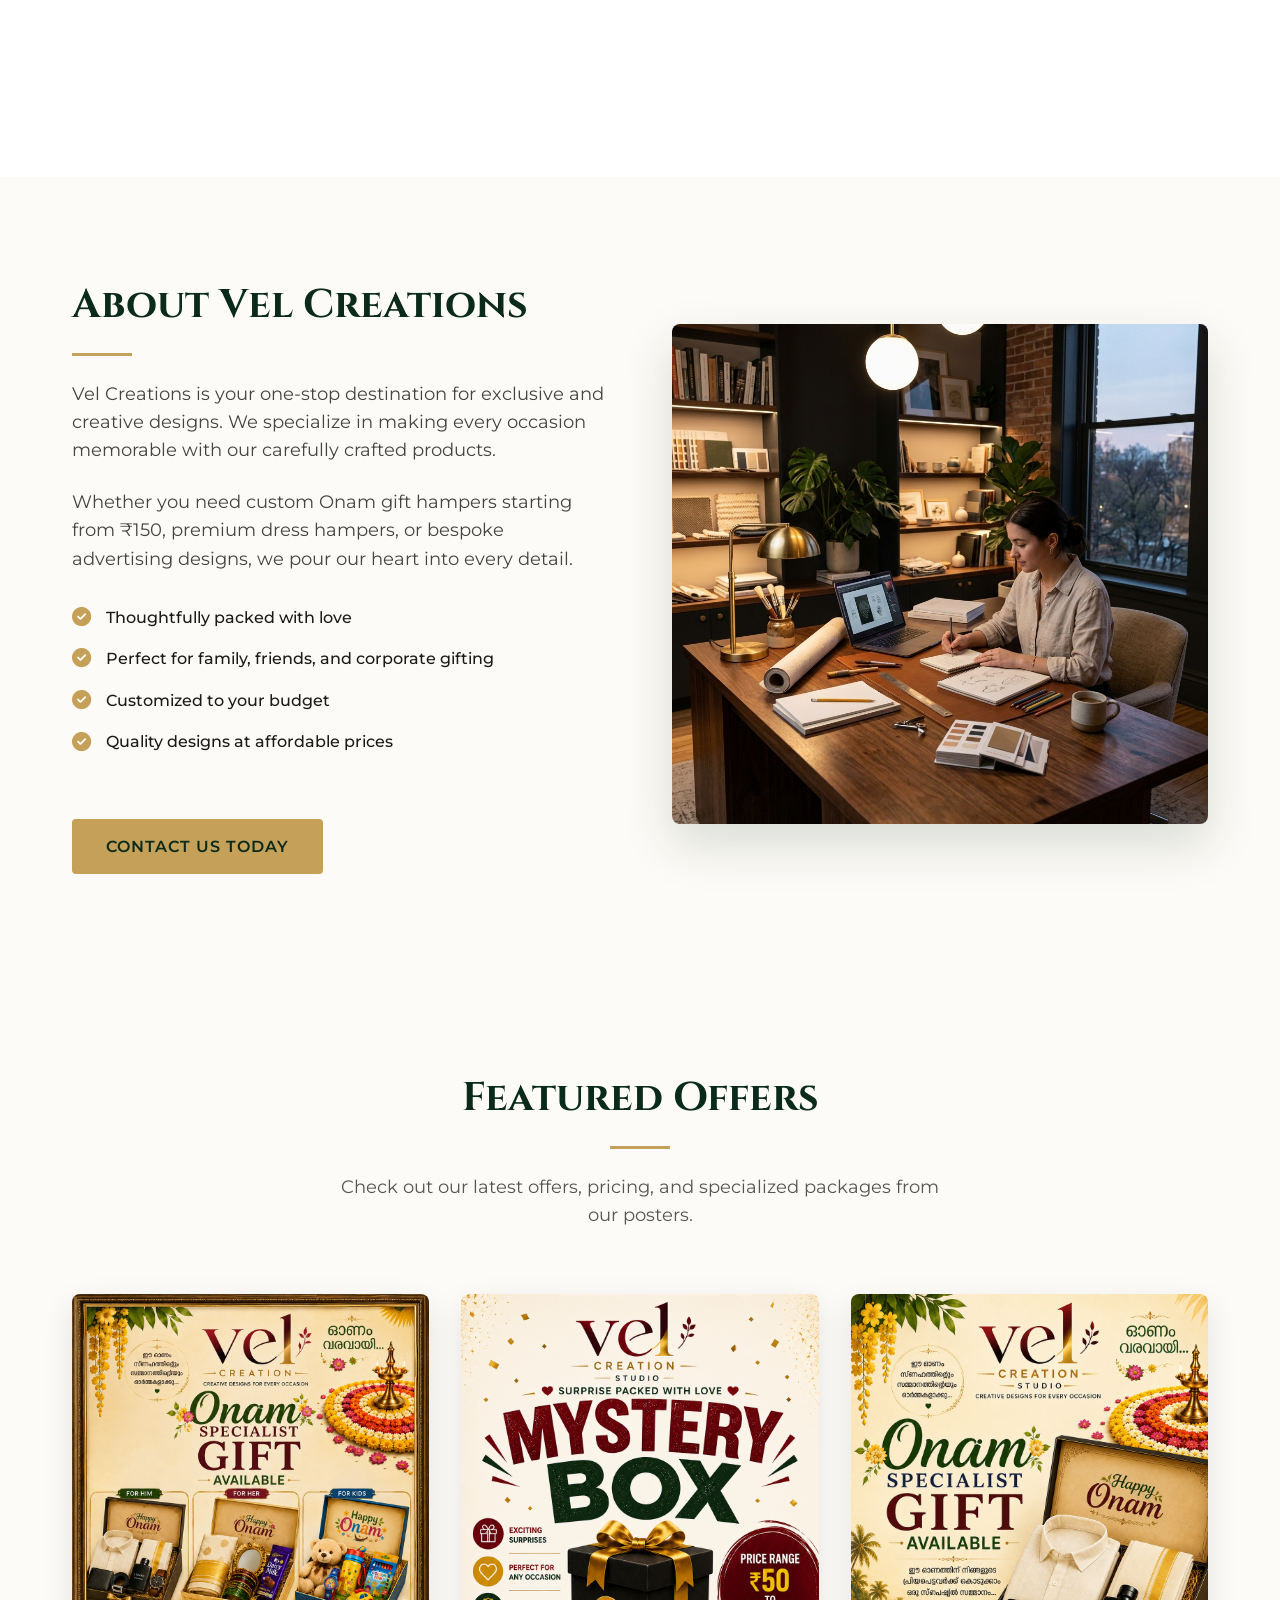
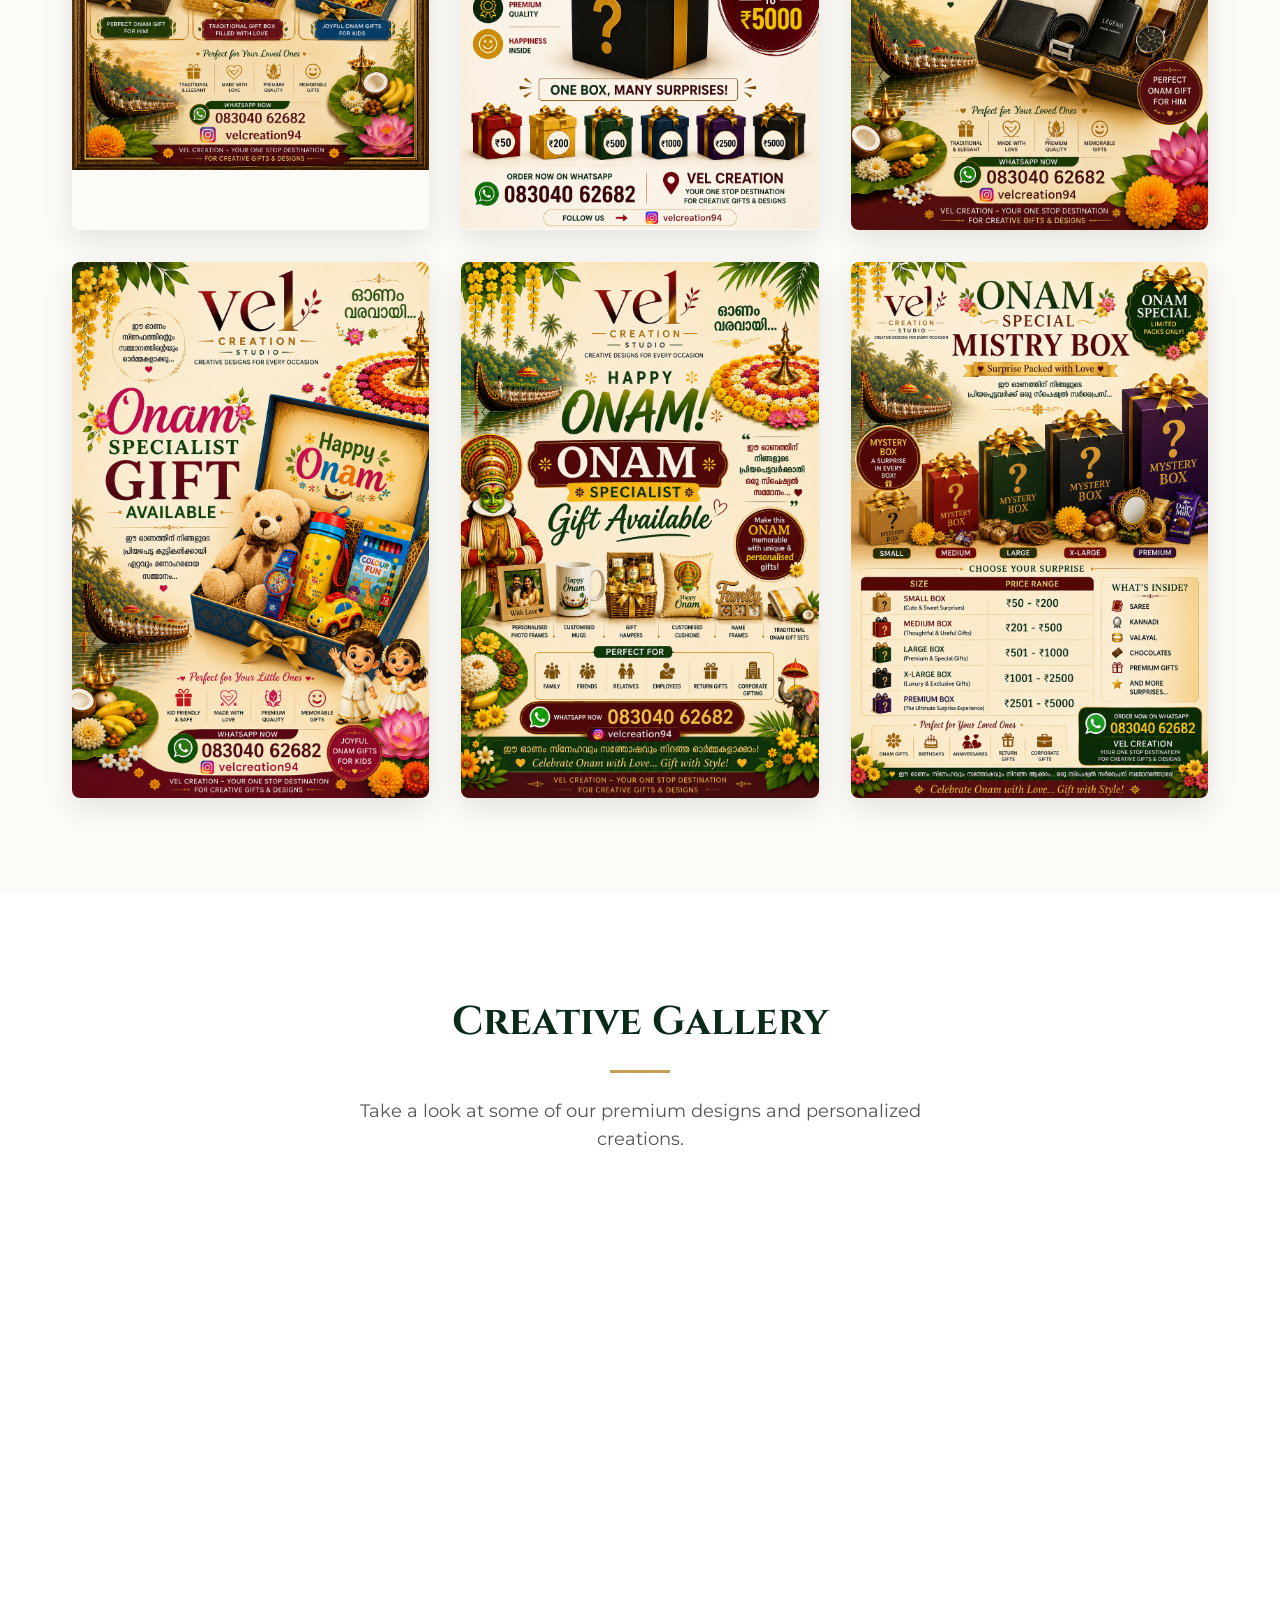
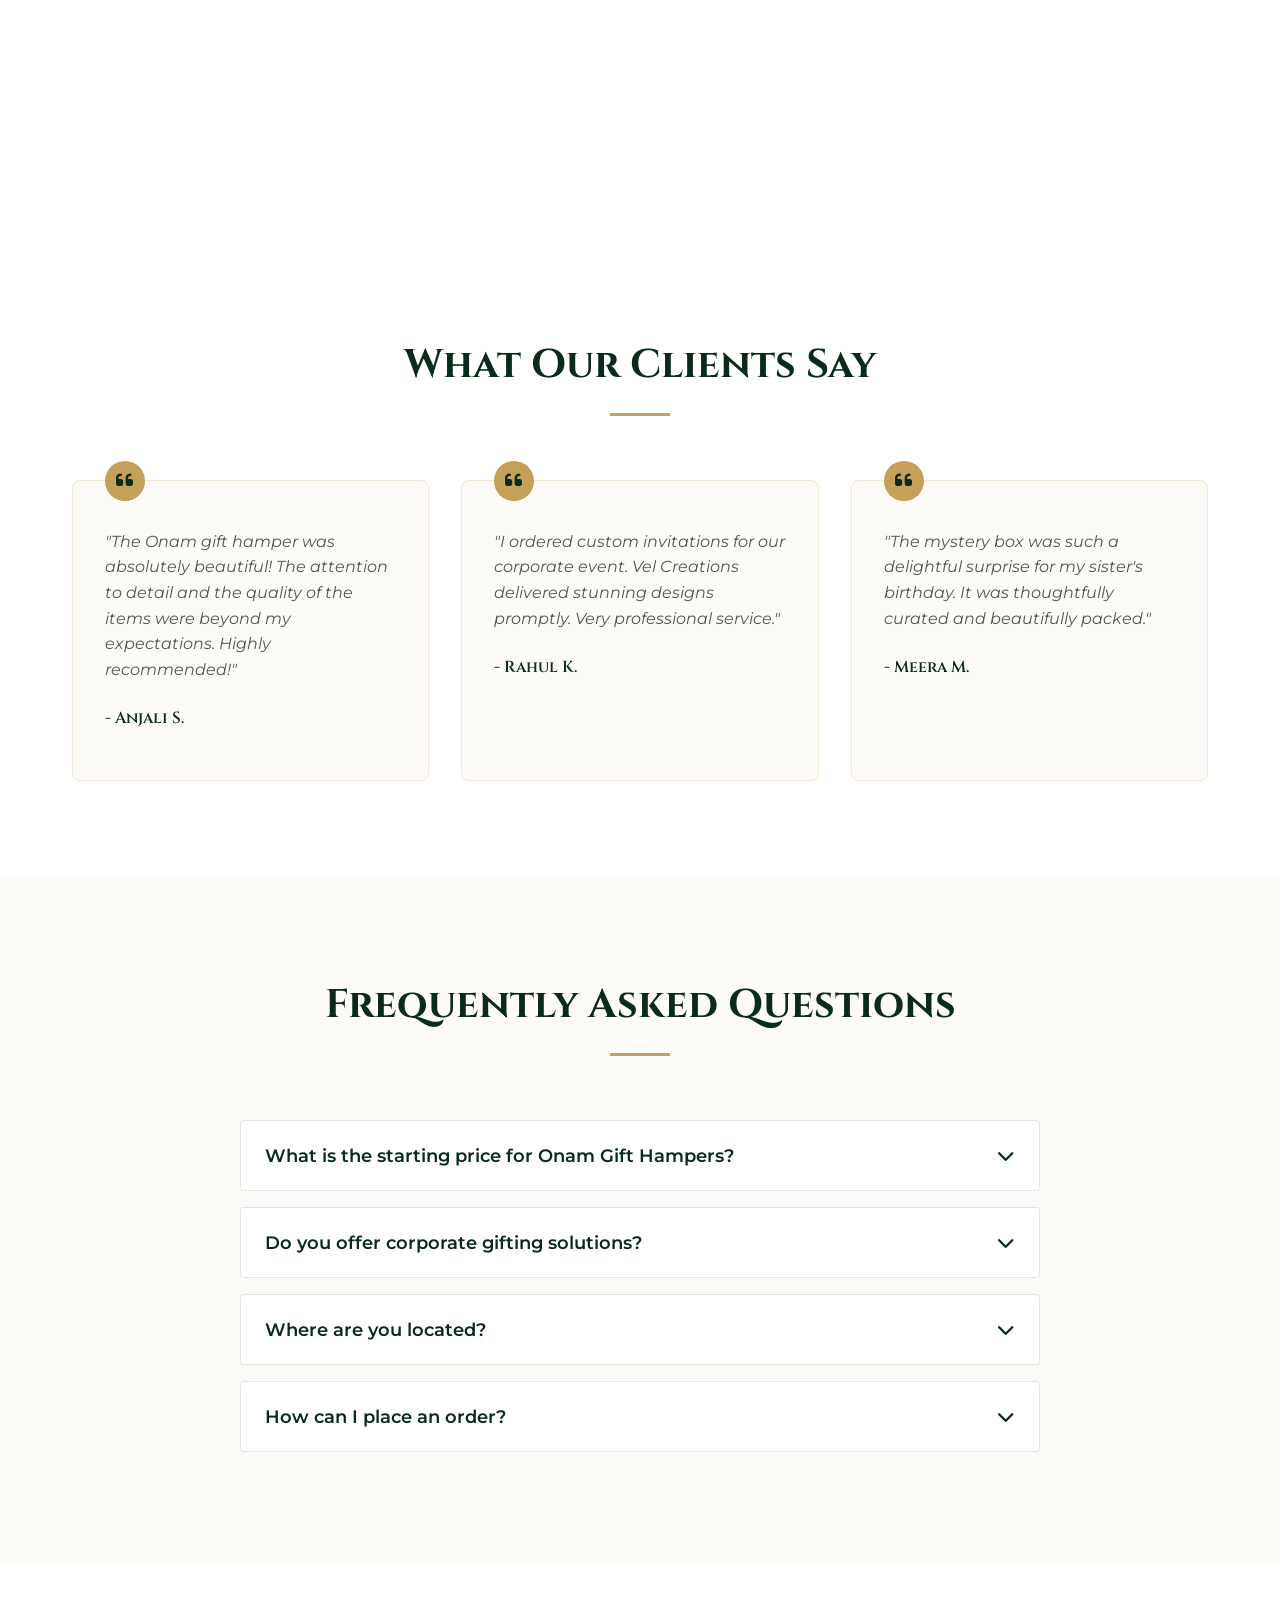
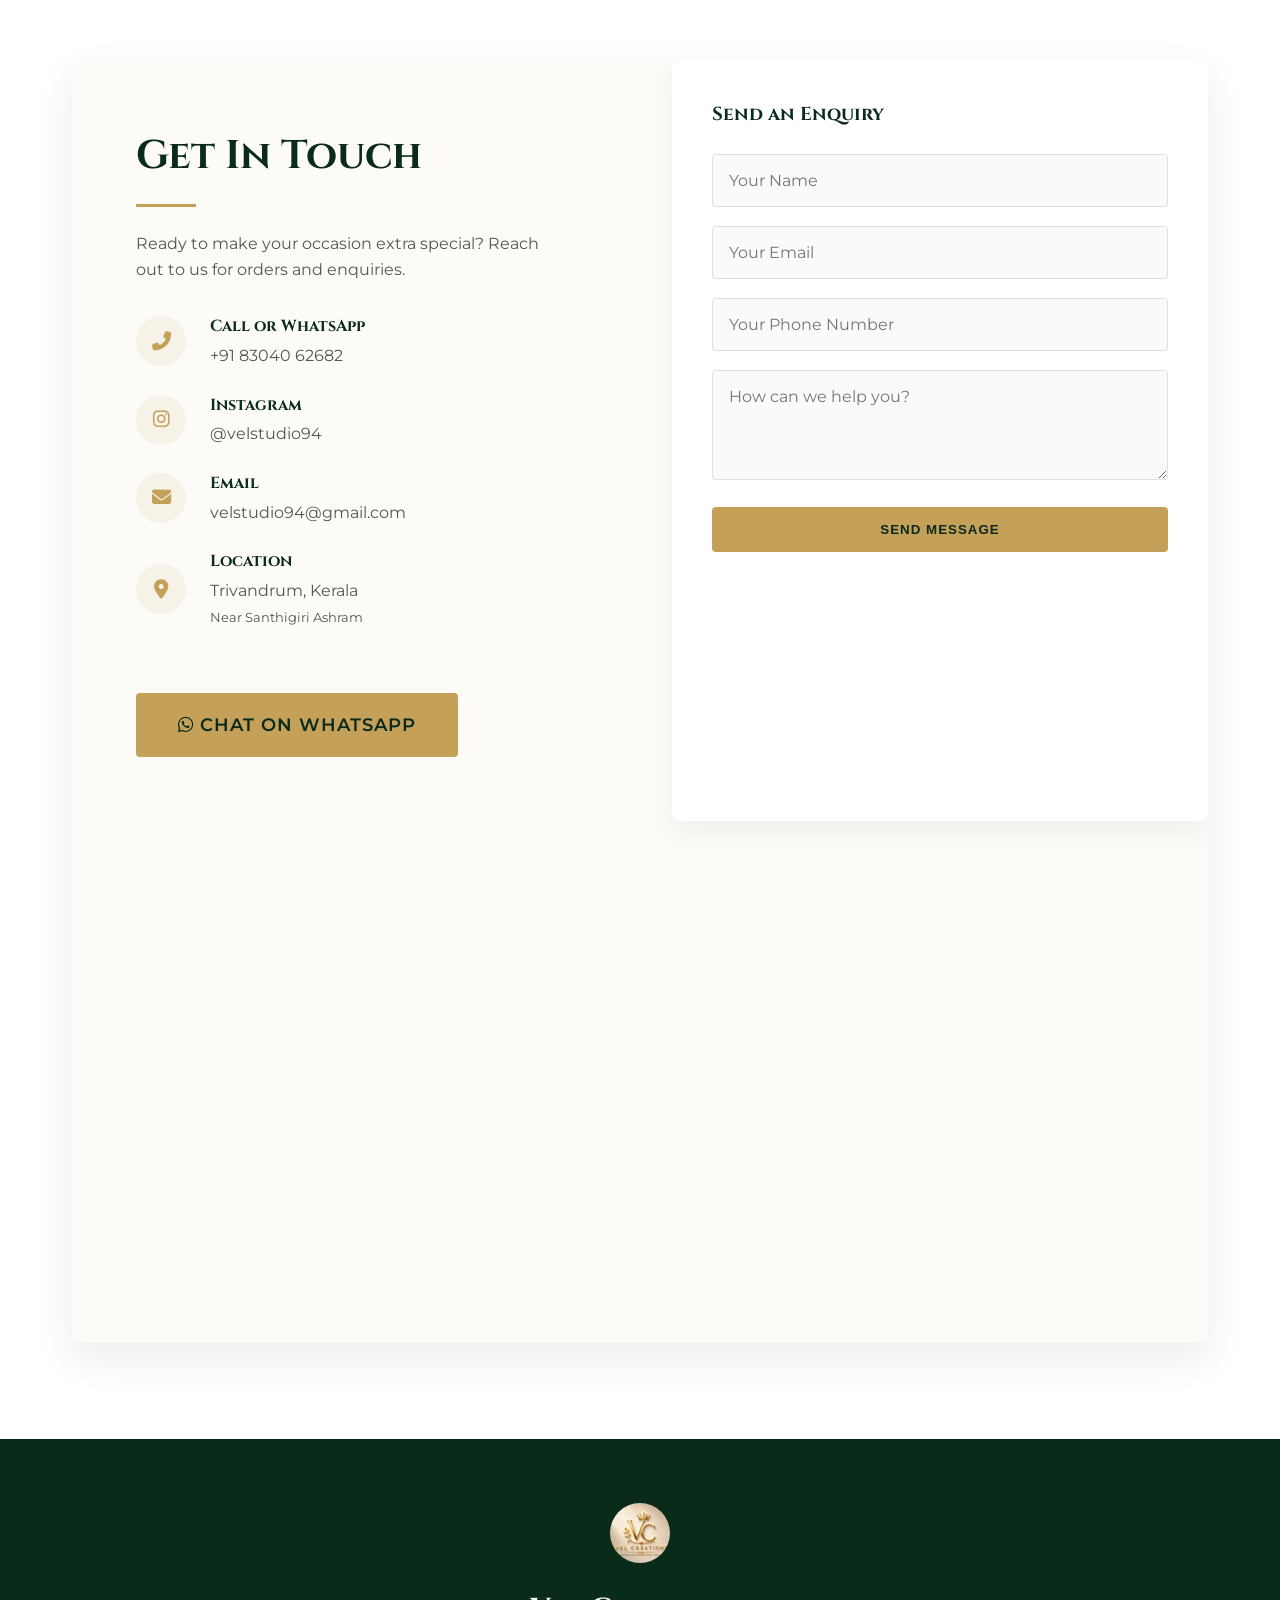
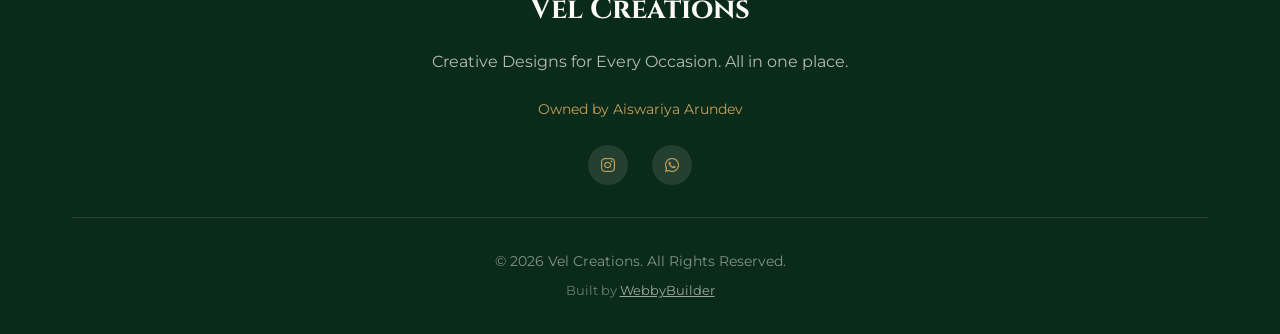
==== commit 91087055: "Phase 4: Added SEO, GEO, and AEO optimization tags and schemas" ====
--- a/index.html
+++ b/index.html
@@ -4,7 +4,24 @@
     <meta charset="UTF-8">
     <meta name="viewport" content="width=device-width, initial-scale=1.0">
     <title>Vel Creations | Creative Designs for Every Occasion</title>
-    <meta name="description" content="Premium Onam gift hampers, creative designs, personalized gifts, and more from Vel Creations.">
+    <meta name="description" content="Premium Onam gift hampers, creative designs, personalized gifts, custom stitching, and more from Vel Creations in Trivandrum, Kerala.">
+    <meta name="keywords" content="Onam hampers, gift hampers Trivandrum, personalized gifts Kerala, stitching services Trivandrum, custom invitations, Vel Creations, Aiswariya Arundev">
+    <meta name="author" content="Aiswariya Arundev">
+    
+    <!-- Open Graph / Facebook -->
+    <meta property="og:type" content="website">
+    <meta property="og:url" content="https://vel-studio.vercel.app/">
+    <meta property="og:title" content="Vel Creations | Creative Designs for Every Occasion">
+    <meta property="og:description" content="Premium Onam gift hampers, creative designs, personalized gifts, and more from Vel Creations in Trivandrum, Kerala.">
+    <meta property="og:image" content="https://vel-studio.vercel.app/images/LOGO.jpeg">
+
+    <!-- Twitter -->
+    <meta property="twitter:card" content="summary_large_image">
+    <meta property="twitter:url" content="https://vel-studio.vercel.app/">
+    <meta property="twitter:title" content="Vel Creations | Creative Designs for Every Occasion">
+    <meta property="twitter:description" content="Premium Onam gift hampers, creative designs, personalized gifts, and more from Vel Creations in Trivandrum, Kerala.">
+    <meta property="twitter:image" content="https://vel-studio.vercel.app/images/LOGO.jpeg">
+
     <link rel="preconnect" href="https://fonts.googleapis.com">
     <link rel="preconnect" href="https://fonts.gstatic.com" crossorigin>
     <link href="https://fonts.googleapis.com/css2?family=Cinzel:wght@400;600;700&family=Montserrat:wght@300;400;500;600&display=swap" rel="stylesheet">
@@ -337,5 +354,65 @@
     </footer>
 
     <script src="script.js"></script>
+
+    <!-- Local Business Schema (GEO) -->
+    <script type="application/ld+json">
+    {
+      "@context": "https://schema.org",
+      "@type": "LocalBusiness",
+      "name": "Vel Creations",
+      "image": "https://vel-studio.vercel.app/images/LOGO.jpeg",
+      "@id": "https://vel-studio.vercel.app/",
+      "url": "https://vel-studio.vercel.app/",
+      "telephone": "+918304062682",
+      "email": "velstudio94@gmail.com",
+      "address": {
+        "@type": "PostalAddress",
+        "streetAddress": "Near Santhigiri Ashram",
+        "addressLocality": "Trivandrum",
+        "addressRegion": "Kerala",
+        "addressCountry": "IN"
+      },
+      "founder": "Aiswariya Arundev",
+      "priceRange": "₹150 - ₹1500+"
+    }
+    </script>
+    
+    <!-- FAQ Schema (AEO) -->
+    <script type="application/ld+json">
+    {
+      "@context": "https://schema.org",
+      "@type": "FAQPage",
+      "mainEntity": [{
+        "@type": "Question",
+        "name": "What is the starting price for Onam Gift Hampers?",
+        "acceptedAnswer": {
+          "@type": "Answer",
+          "text": "Our beautifully curated Onam gift hampers start from just ₹150 range. We also offer premium hampers with dresses starting from ₹1,500."
+        }
+      },{
+        "@type": "Question",
+        "name": "Do you offer corporate gifting solutions?",
+        "acceptedAnswer": {
+          "@type": "Answer",
+          "text": "Yes, absolutely! Our creations are perfect for family, friends, employees, and corporate gifting. We can customize bulk orders to suit your specific budget and requirements."
+        }
+      },{
+        "@type": "Question",
+        "name": "Where are you located?",
+        "acceptedAnswer": {
+          "@type": "Answer",
+          "text": "We are located in Trivandrum, Kerala, near the Santhigiri Ashram."
+        }
+      },{
+        "@type": "Question",
+        "name": "How can I place an order?",
+        "acceptedAnswer": {
+          "@type": "Answer",
+          "text": "You can easily place an order by sending us a Direct Message (DM) on Instagram at @velstudio94, or by calling/WhatsApping us at +91 8304062682."
+        }
+      }]
+    }
+    </script>
 </body>
 </html>
